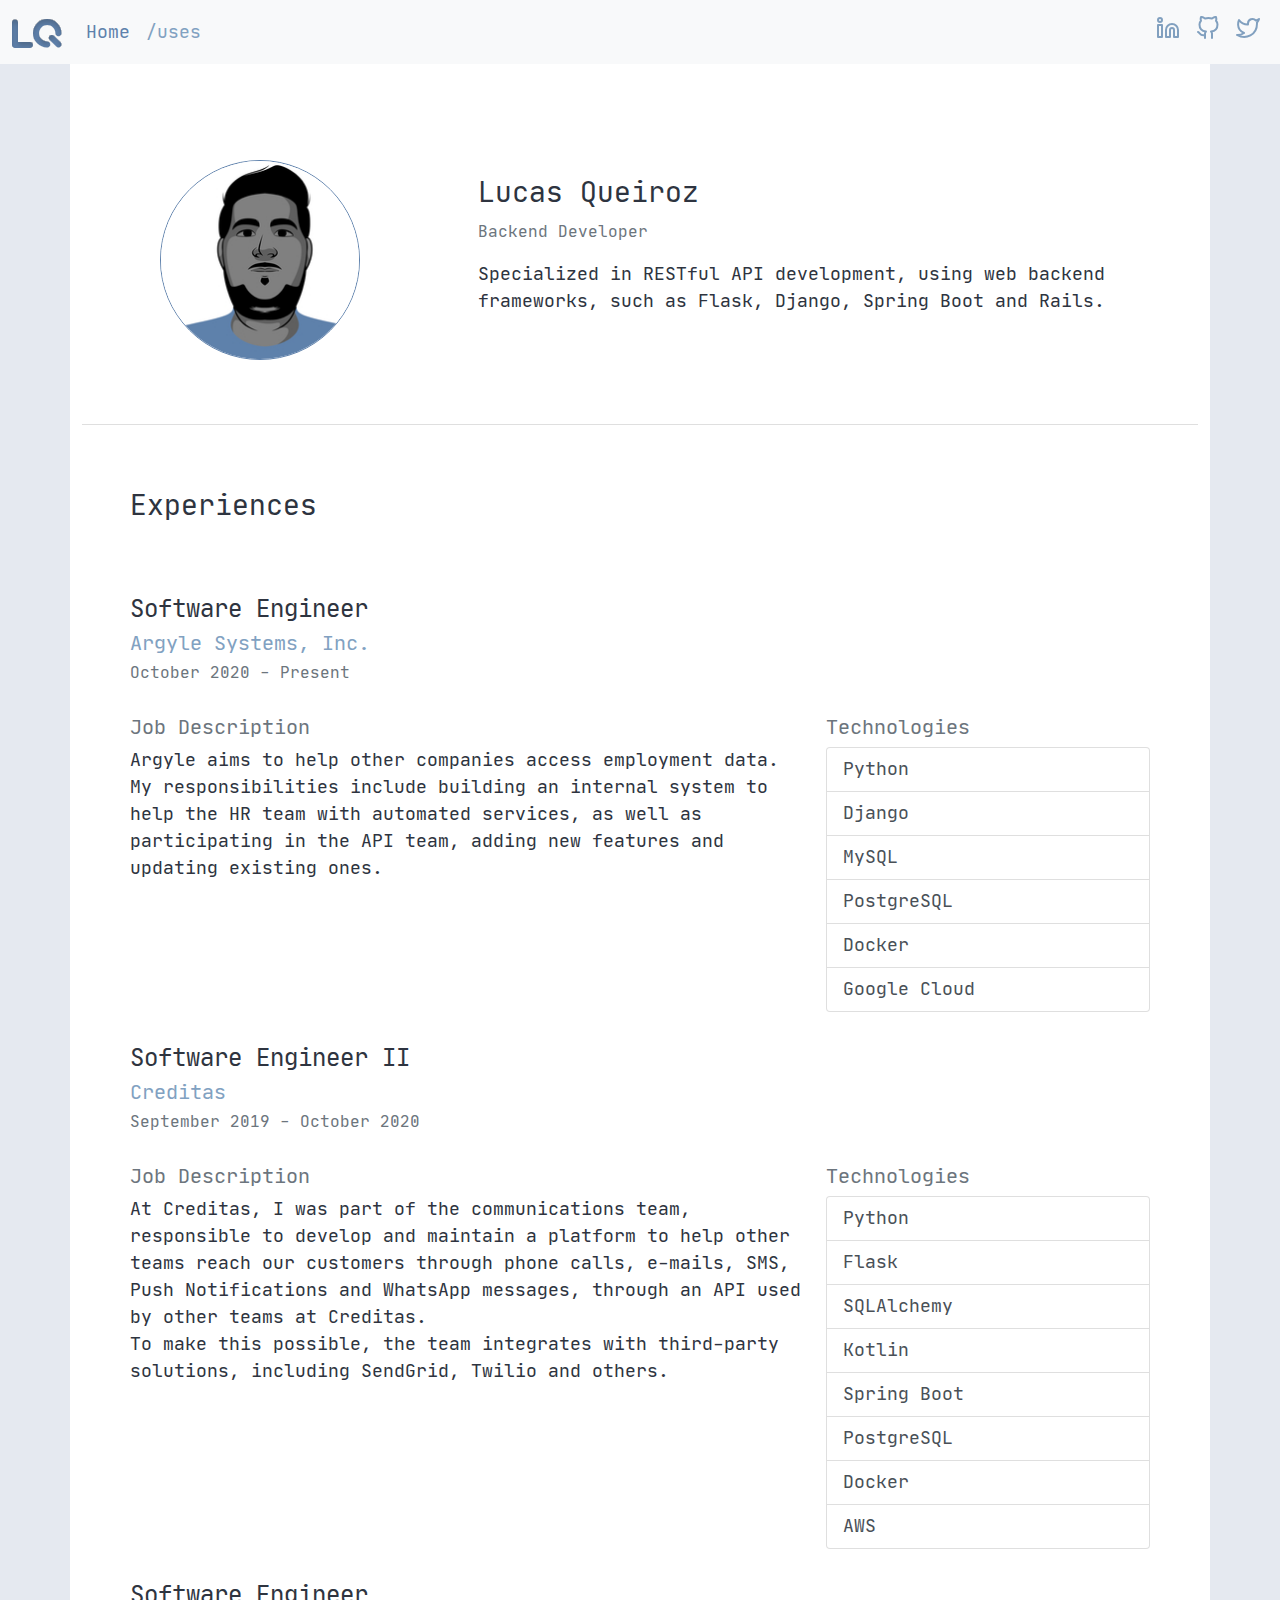
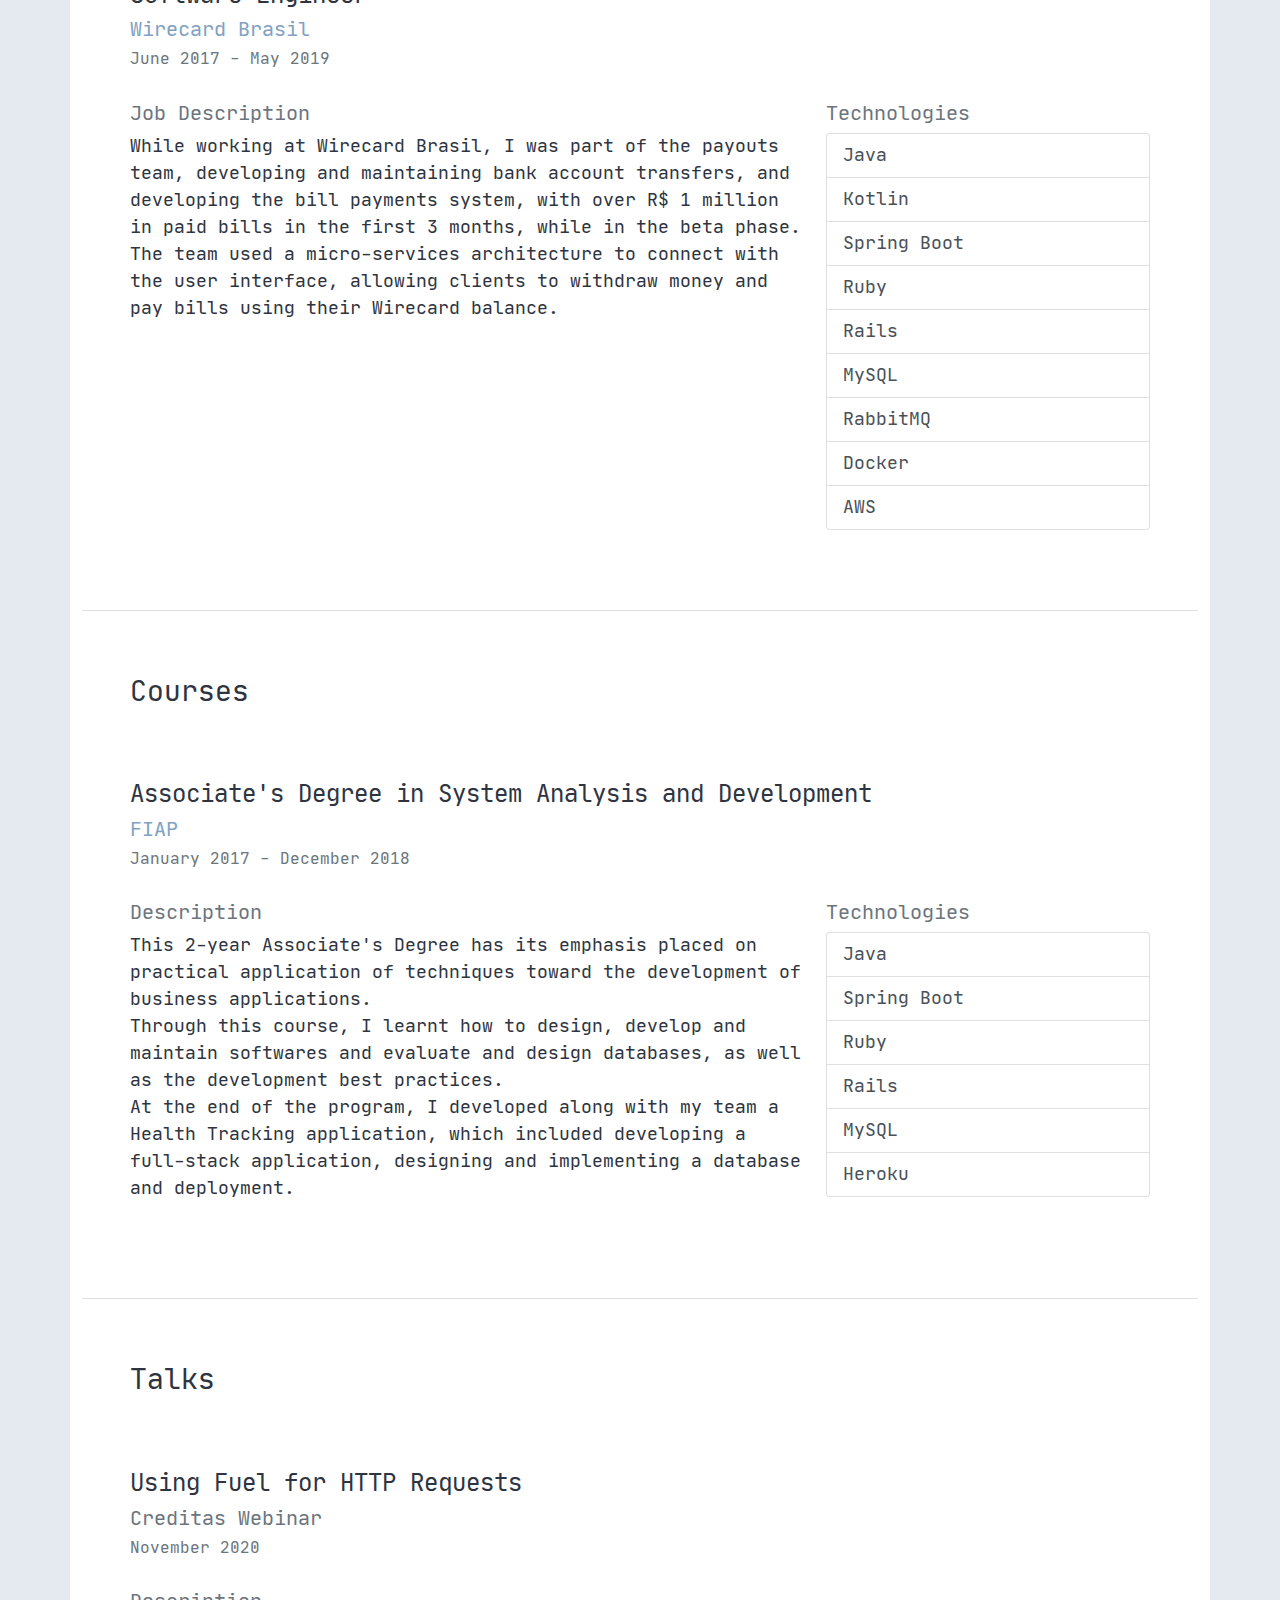
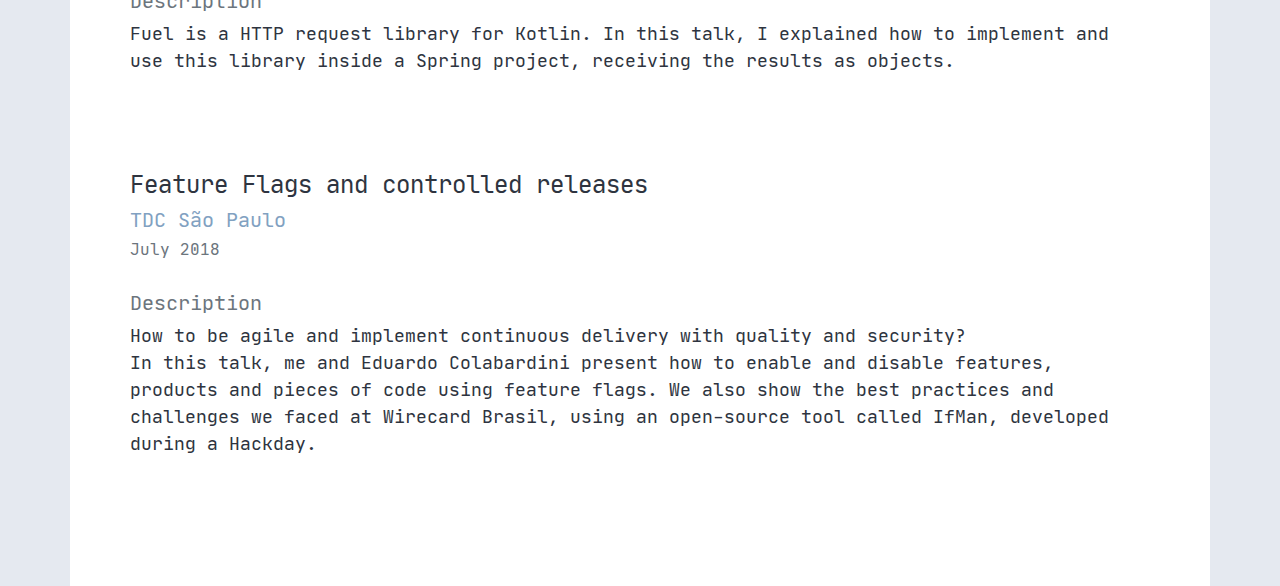
==== index.html @ d50675d8 "Add Yandex Analytics" ====
<!DOCTYPE html>
<!--[if lt IE 7]>      <html class="no-js lt-ie9 lt-ie8 lt-ie7"> <![endif]-->
<!--[if IE 7]>         <html class="no-js lt-ie9 lt-ie8"> <![endif]-->
<!--[if IE 8]>         <html lass="no-js lt-ie9"> <![endif]-->
<!--[if gt IE 8]><!--> <html lang="en"> <!--<![endif]-->
    <head>
        <meta charset="utf-8">
        <meta http-equiv="X-UA-Compatible" content="IE=edge">
        <title>Lucas Queiroz | Backend Developer</title>
        <meta name="description" content="I'm a backend developer, with experience on building, maintaining and updating
        RESTful APIs and integrations with third-party systems.">
        <meta name="viewport" content="width=device-width, initial-scale=1">
        <link rel="stylesheet" href="assets/css/bootstrap.min.css" />
        <link rel="stylesheet" href="assets/css/fonts.css" />
        <link rel="stylesheet" href="assets/css/main.css" />
        <link rel="stylesheet" href="assets/css/icons.css" />
        <link rel="icon" type="image/favicon" href="assets/images/favicon.png" />
    </head>
    <body>
        <!--[if lt IE 7]>
            <p class="browsehappy">You are using an <strong>outdated</strong> browser. Please <span>upgrade your browser</a> to improve your experience.</p>
        <![endif]-->
        <header class="navbar navbar-expand-md navbar-light bg-light">
            <nav class="container-xxl flex-wrap flex-md-nowrap">
                <a href="https://lucasqueiroz.dev" class="navbar-brand" aria-label="Home"><img src="assets/images/logo.svg" alt="Logo - LQ" /></a>
                <button class="navbar-toggler" type="button" data-bs-toggle="collapse" data-bs-target="#navbarSupportedContent" aria-controls="navbarSupportedContent" aria-expanded="false" aria-label="Toggle navigation">
                    <span class="navbar-toggler-icon"></span>
                </button>
                <div class="collapse navbar-collapse" id="navbarSupportedContent">
                    <ul class="navbar-nav flex-row flex-wrap pt-2 py-md-0">
                        <li class="nav-item">
                            <a href="index.html" class="nav-link active">Home</a>
                        </li>
                        <li class="nav-item">
                            <a href="uses.html" class="nav-link">/uses</a>
                        </li>
                    </ul>
                    <hr class="d-md-none text-black-50" />
                    <ul class="navbar-nav flex-row flex-wrap ms-md-auto">
                        <li class="nav-item col-6 col-md-auto">
                            <a href="https://linkedin.com/in/lucas-queiroz" class="nav-link">
                                <i class="linkedin"></i>
                                <small class="d-md-none ms-2">LinkedIn</small>
                            </a>
                        </li>
                        <li class="nav-item col-6 col-md-auto">
                            <a href="https://github.com/lucasqueiroz" class="nav-link">
                                <i class="github"></i>
                                <small class="d-md-none ms-2">GitHub</small>
                            </a>
                        </li>
                        <li class="nav-item col-6 col-md-auto">
                            <a href="https://twitter.com/lucascqueiroz97" class="nav-link">
                                <i class="twitter"></i>
                                <small class="d-md-none ms-2">Twitter</small>
                            </a>
                        </li>
                    </ul>
                </div>
            </nav>
        </header>
        <div class="container bg-white py-5">
            <div class="row py-5">
                <div class="col-md-4 d-flex justify-content-center">
                    <img src="assets/images/avatar.jpg" id="avatar" alt="Lucas Queiroz" height="200px" />
                </div>
                <div class="col-md-8">
                    <div class="card-body">
                        <h3 class="card-title">Lucas Queiroz</h3>
                        <p class="card-text"><small class="text-muted">Backend Developer</small></p>
                        <p class="card-text">Specialized in RESTful API development, using web backend frameworks, such as Flask, Django, Spring Boot and Rails.</p>
                    </div>
                </div>
            </div>
            <hr class="text-black-50" />
            <div class="row py-5 px-5">
                <div class="col-md-auto">
                    <h3 class="card-title">Experiences</h3>
                </div>
            </div>
            <div class="content-card">
                <div class="row py-3 px-5">
                    <div class="col-md-auto">
                        <h4 class="card-title">Software Engineer</h4>
                        <h5 class="card-text text-muted"><a href="https://argyle.com">Argyle Systems, Inc.</a></h5>
                        <h6 class="card-text text-muted">October 2020 - Present</h6>
                    </div>
                </div>
                <div class="row py-3 px-5">
                    <div class="col-md-8">
                        <h5 class="card-text text-muted">Job Description</h5>
                        <p>
                            Argyle aims to help other companies access employment data.<br />
                            My responsibilities include building an internal system to help the HR team with automated
                            services, as well as participating in the API team, adding new features and updating existing
                            ones.
                        </p>
                    </div>
                    <div class="col-md-4">
                        <h5 class="card-text text-muted">Technologies</h5>
                        <div class="list-group">
                            <span class="list-group-item list-group-item-action">Python</span>
                            <span class="list-group-item list-group-item-action">Django</span>
                            <span class="list-group-item list-group-item-action">MySQL</span>
                            <span class="list-group-item list-group-item-action">PostgreSQL</span>
                            <span class="list-group-item list-group-item-action">Docker</span>
                            <span class="list-group-item list-group-item-action">Google Cloud</span>
                        </div>
                    </div>
                </div>
            </div>
            <div class="content-card">
                <div class="row py-3 px-5">
                    <div class="col-md-auto">
                        <h4 class="card-title">Software Engineer II</h4>
                        <h5 class="card-text text-muted"><a href="https://creditas.com.br">Creditas</a></h5>
                        <h6 class="card-text text-muted">September 2019 - October 2020</h6>
                    </div>
                </div>
                <div class="row py-3 px-5">
                    <div class="col-md-8">
                        <h5 class="card-text text-muted">Job Description</h5>
                        <p>
                            At Creditas, I was part of the communications team, responsible to develop and maintain a
                            platform to help other teams reach our customers through phone calls, e-mails, SMS,
                            Push Notifications and WhatsApp messages, through an API used by other teams at Creditas.<br />
                            To make this possible, the team integrates with third-party solutions, including SendGrid,
                            Twilio and others.
                        </p>
                    </div>
                    <div class="col-md-4">
                        <h5 class="card-text text-muted">Technologies</h5>
                        <div class="list-group">
                            <span class="list-group-item list-group-item-action">Python</span>
                            <span class="list-group-item list-group-item-action">Flask</span>
                            <span class="list-group-item list-group-item-action">SQLAlchemy</span>
                            <span class="list-group-item list-group-item-action">Kotlin</span>
                            <span class="list-group-item list-group-item-action">Spring Boot</span>
                            <span class="list-group-item list-group-item-action">PostgreSQL</span>
                            <span class="list-group-item list-group-item-action">Docker</span>
                            <span class="list-group-item list-group-item-action">AWS</span>
                        </div>
                    </div>
                </div>
            </div>
            <div class="content-card pb-5">
                <div class="row py-3 px-5">
                    <div class="col-md-auto">
                        <h4 class="card-title">Software Engineer</h4>
                        <h5 class="card-text text-muted"><a href="https://wirecard.com.br">Wirecard Brasil</a></h5>
                        <h6 class="card-text text-muted">June 2017 - May 2019</h6>
                    </div>
                </div>
                <div class="row py-3 px-5">
                    <div class="col-md-8">
                        <h5 class="card-text text-muted">Job Description</h5>
                        <p>
                            While working at Wirecard Brasil, I was part of the payouts team, developing and maintaining
                            bank account transfers, and developing the bill payments system, with over R$ 1 million
                            in paid bills in the first 3 months, while in the beta phase.<br />
                            The team used a micro-services architecture to connect with the user interface, allowing
                            clients to withdraw money and pay bills using their Wirecard balance.
                        </p>
                    </div>
                    <div class="col-md-4">
                        <h5 class="card-text text-muted">Technologies</h5>
                        <div class="list-group">
                            <span class="list-group-item list-group-item-action">Java</span>
                            <span class="list-group-item list-group-item-action">Kotlin</span>
                            <span class="list-group-item list-group-item-action">Spring Boot</span>
                            <span class="list-group-item list-group-item-action">Ruby</span>
                            <span class="list-group-item list-group-item-action">Rails</span>
                            <span class="list-group-item list-group-item-action">MySQL</span>
                            <span class="list-group-item list-group-item-action">RabbitMQ</span>
                            <span class="list-group-item list-group-item-action">Docker</span>
                            <span class="list-group-item list-group-item-action">AWS</span>
                        </div>
                    </div>
                </div>
            </div>
            <hr class="text-black-50" />
            <div class="row py-5 px-5">
                <div class="col-md-auto">
                    <h3 class="card-title">Courses</h3>
                </div>
            </div>
            <div class="content-card pb-5">
                <div class="row py-3 px-5">
                    <div class="col-md-auto">
                        <h4 class="card-title">Associate's Degree in System Analysis and Development</h4>
                        <h5 class="card-text text-muted"><a href="https://fiap.com.br">FIAP</a></h5>
                        <h6 class="card-text text-muted">January 2017 - December 2018</h6>
                    </div>
                </div>
                <div class="row py-3 px-5">
                    <div class="col-md-8">
                        <h5 class="card-text text-muted">Description</h5>
                        <p>
                            This 2-year Associate's Degree has its emphasis placed on practical application of techniques
                            toward the development of business applications.<br />
                            Through this course, I learnt how to design, develop and maintain softwares and evaluate
                            and design databases, as well as the development best practices.<br />
                            At the end of the program, I developed along with my team a Health Tracking application,
                            which included developing a full-stack application, designing and implementing a database
                            and deployment.
                        </p>
                    </div>
                    <div class="col-md-4">
                        <h5 class="card-text text-muted">Technologies</h5>
                        <div class="list-group">
                            <span class="list-group-item list-group-item-action">Java</span>
                            <span class="list-group-item list-group-item-action">Spring Boot</span>
                            <span class="list-group-item list-group-item-action">Ruby</span>
                            <span class="list-group-item list-group-item-action">Rails</span>
                            <span class="list-group-item list-group-item-action">MySQL</span>
                            <span class="list-group-item list-group-item-action">Heroku</span>
                        </div>
                    </div>
                </div>
            </div>
            <hr class="text-black-50" />
            <div class="row py-5 px-5">
                <div class="col-md-auto">
                    <h3 class="card-title">Talks</h3>
                </div>
            </div>
            <div class="content-card pb-5">
                <div class="row py-3 px-5">
                    <div class="col-md-auto">
                        <h4 class="card-title">Using Fuel for HTTP Requests</h4>
                        <h5 class="card-text text-muted">Creditas Webinar</h5>
                        <h6 class="card-text text-muted">November 2020</h6>
                    </div>
                </div>
                <div class="row py-3 px-5">
                    <div class="col-md-auto">
                        <h5 class="card-text text-muted">Description</h5>
                        <p>
                            Fuel is a HTTP request library for Kotlin. In this talk, I explained how to implement and use this library inside a Spring project, receiving the results as objects.
                        </p>
                    </div>
                </div>
            </div>
            <div class="content-card pb-5">
                <div class="row py-3 px-5">
                    <div class="col-md-auto">
                        <h4 class="card-title">Feature Flags and controlled releases</h4>
                        <h5 class="card-text text-muted"><a href="https://thedevconf.com">TDC São Paulo</a></h5>
                        <h6 class="card-text text-muted">July 2018</h6>
                    </div>
                </div>
                <div class="row py-3 px-5">
                    <div class="col-md-auto">
                        <h5 class="card-text text-muted">Description</h5>
                        <p>
                            How to be agile and implement continuous delivery with quality and security?
                            <br />In this talk, me and Eduardo Colabardini present how to enable and disable features, products and pieces of code using feature flags. We also show the best practices and challenges we faced at Wirecard Brasil, using an open-source tool called IfMan, developed during a Hackday.
                        </p>
                    </div>
                </div>
            </div>
        </div>
        <script src="assets/js/bootstrap.bundle.min.js" async></script>
        <!-- Yandex.Metrika counter -->
        <script type="text/javascript"  async>
            (function(m,e,t,r,i,k,a){m[i]=m[i]||function(){(m[i].a=m[i].a||[]).push(arguments)};
            m[i].l=1*new Date();k=e.createElement(t),a=e.getElementsByTagName(t)[0],k.async=1,k.src=r,a.parentNode.insertBefore(k,a)})
            (window, document, "script", "https://mc.yandex.ru/metrika/tag.js", "ym");

            ym(73456231, "init", {
                clickmap:true,
                trackLinks:true,
                accurateTrackBounce:true,
                webvisor:true
            });
        </script>
        <noscript><div><img src="https://mc.yandex.ru/watch/73456231" style="position:absolute; left:-9999px;" alt="" /></div></noscript>
        <!-- /Yandex.Metrika counter -->
    </body>
</html>
---- assets/css/fonts.css ----
@font-face {
    font-family: "JetBrains Mono";
    src: url("/assets/fonts/JetBrains Mono/eot/JetBrainsMono-Bold-Italic.eot");
    src: url("/assets/fonts/JetBrains Mono/woff/JetBrainsMono-Bold-Italic.woff") format("woff"),
    url("/assets/fonts/JetBrains Mono/woff2/JetBrainsMono-Bold-Italic.woff2") format("woff2");
    font-style: italic;
}

@font-face {
    font-family: "JetBrains Mono";
    src: url("/assets/fonts/JetBrains Mono/eot/JetBrainsMono-Regular.eot");
    src: url("/assets/fonts/JetBrains Mono/woff/JetBrainsMono-Regular.woff") format("woff"),
    url("/assets/fonts/JetBrains Mono/woff2/JetBrainsMono-Regular.woff2") format("woff2");
}

@font-face {
    font-family: "JetBrains Mono";
    src: url("/assets/fonts/JetBrains Mono/eot/JetBrainsMono-Bold.eot");
    src: url("/assets/fonts/JetBrains Mono/woff/JetBrainsMono-Bold.woff") format("woff"),
    url("/assets/fonts/JetBrains Mono/woff2/JetBrainsMono-Bold.woff2") format("woff2");
    font-style: oblique;
}

@font-face {
    font-family: "JetBrains Mono";
    src: url("/assets/fonts/JetBrains Mono/eot/JetBrainsMono-Italic.eot");
    src: url("/assets/fonts/JetBrains Mono/woff/JetBrainsMono-Italic.woff") format("woff"),
    url("/assets/fonts/JetBrains Mono/woff2/JetBrainsMono-Italic.woff2") format("woff2");
    font-style: italic;
}
---- assets/css/main.css ----
:root {
    --nord0: #2E3440;
    --nord1: #3B4252;
    --nord2: #434C5E;
    --nord3: #4C566A;

    --nord4: #D8DEE9;
    --nord5: #E5E9F0;
    --nord6: #ECEFF4;

    --nord7: #8FBCBB;
    --nord8: #88C0D0;
    --nord9: #81A1C1;
    --nord10: #5E81AC;

    --nord11: #BF616A;
    --nord12: #D08770;
    --nord13: #EBCB8B;
    --nord14: #A3BE8C;
    --nord15: #B48EAD;

    --background-color: var(--nord5);
    --font-color: var(--nord0);
    --a-color: var(--nord9);
    --a-color-hover: var(--nord10);

    --icon-color: invert(71%) sepia(7%) saturate(1433%) hue-rotate(169deg) brightness(86%) contrast(92%);
    --icon-color-hover: invert(54%) sepia(21%) saturate(873%) hue-rotate(173deg) brightness(86%) contrast(84%);

    --font-family: "JetBrains Mono";
    --paragraph-size: 18px;
}

body {
    background-color: var(--background-color);
    color: var(--font-color);
    font-family: var(--font-family);
    font-size: var(--paragraph-size);
    margin: 0px;
}

.navbar-toggler,
.navbar-toggler:focus {
    border: none;
}

a {
    color: var(--a-color) !important;
    text-decoration: none;
}

a:hover,
a:focus {
    color: var(--a-color-hover) !important;
}

.active {
    color: var(--a-color-hover) !important;
}

#avatar {
    border-radius: 50%;
    border: 1px solid var(--nord10);
}
---- assets/css/icons.css ----
i {
    display: inline-block;
    width: 24px;
    height: 24px;
    background-size: cover;
    filter: var(--icon-color);
}

i:hover,
i:focus {
    filter: var(--icon-color-hover);
}

.linkedin {
    background: url(../images/linkedin.svg);
}

.github {
    background: url(../images/github.svg);
}

.twitter {
    background: url(../images/twitter.svg);
}
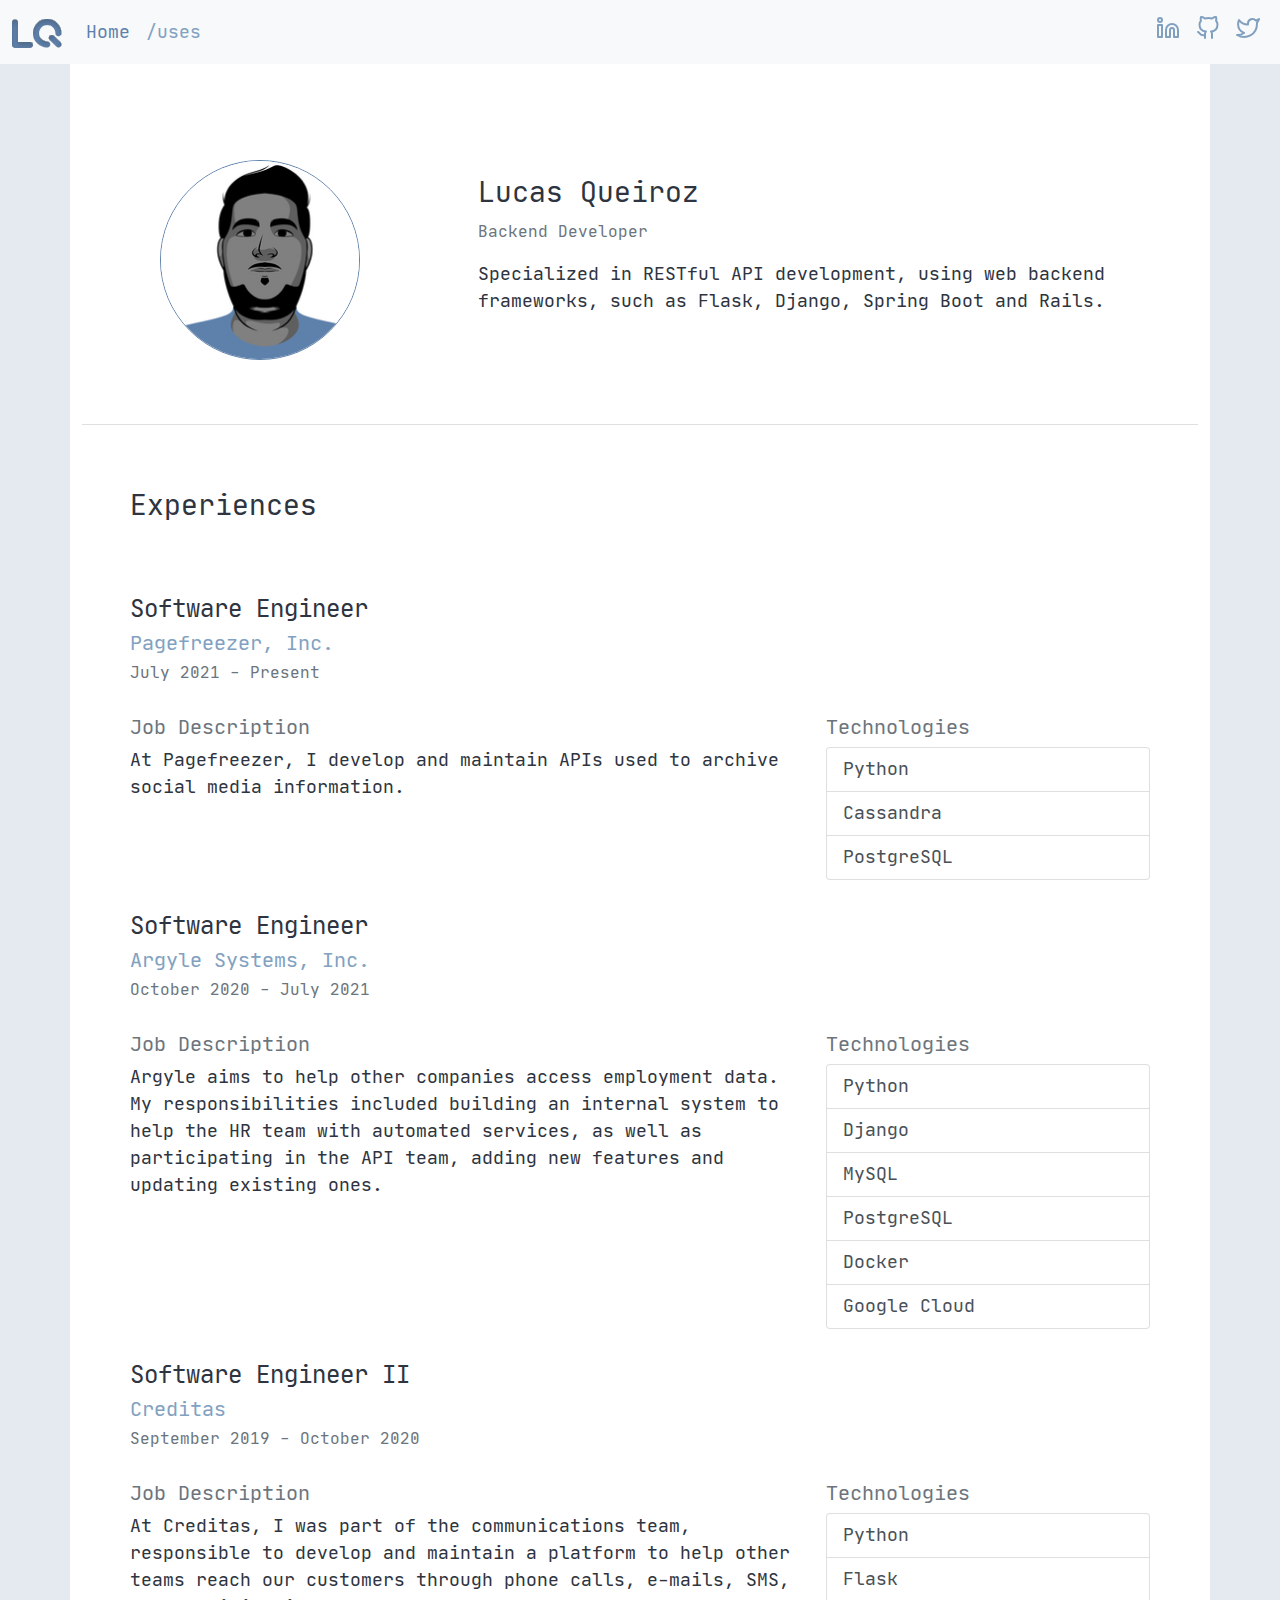
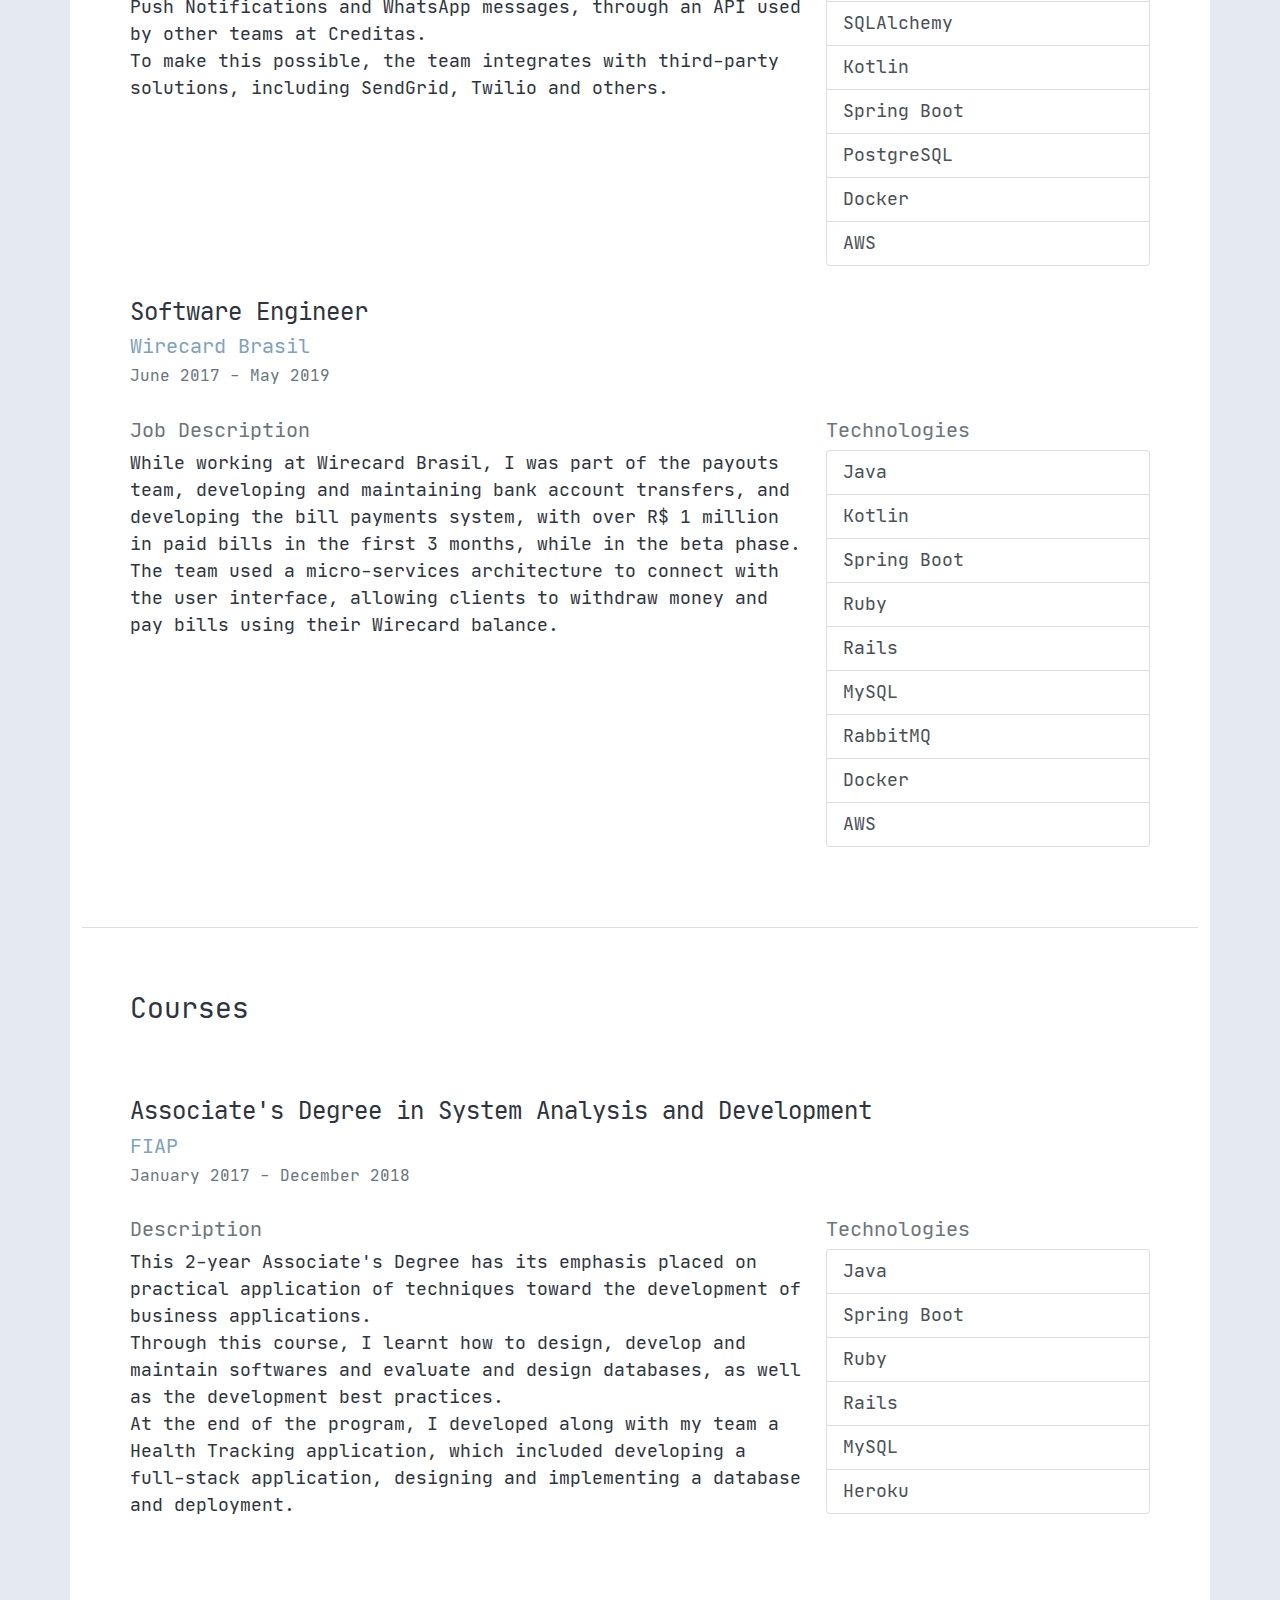
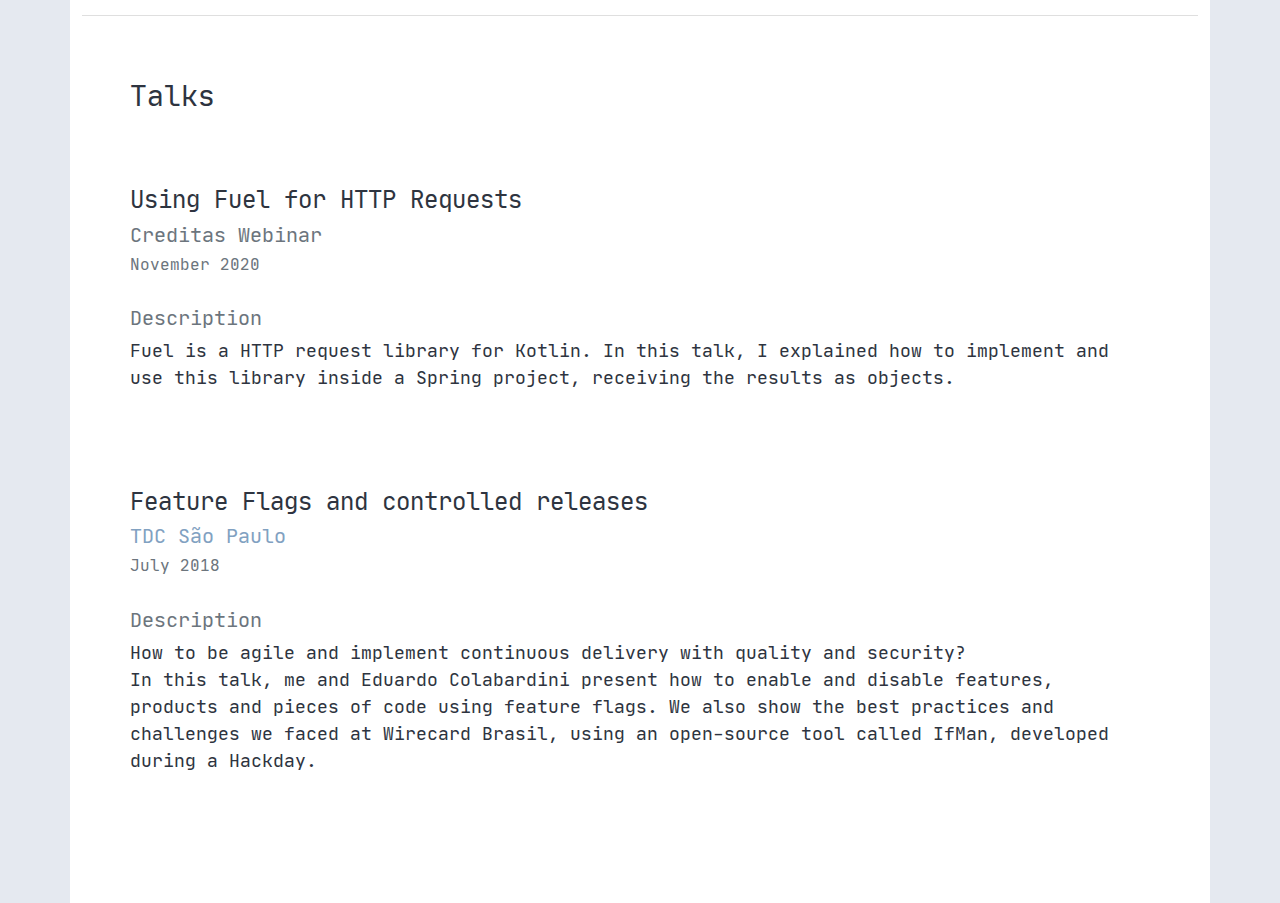
==== commit 8903ec69: "Add Pagefreezer experience" ====
--- a/index.html
+++ b/index.html
@@ -79,11 +79,36 @@
                 </div>
             </div>
             <div class="content-card">
+              <div class="row py-3 px-5">
+                  <div class="col-md-auto">
+                      <h4 class="card-title">Software Engineer</h4>
+                      <h5 class="card-text text-muted"><a href="https://argyle.com">Pagefreezer, Inc.</a></h5>
+                      <h6 class="card-text text-muted">July 2021 - Present</h6>
+                  </div>
+              </div>
+              <div class="row py-3 px-5">
+                  <div class="col-md-8">
+                      <h5 class="card-text text-muted">Job Description</h5>
+                      <p>
+                        At Pagefreezer, I develop and maintain APIs used to archive social media information.
+                      </p>
+                  </div>
+                  <div class="col-md-4">
+                      <h5 class="card-text text-muted">Technologies</h5>
+                      <div class="list-group">
+                          <span class="list-group-item list-group-item-action">Python</span>
+                          <span class="list-group-item list-group-item-action">Cassandra</span>
+                          <span class="list-group-item list-group-item-action">PostgreSQL</span>
+                      </div>
+                  </div>
+              </div>
+            </div>
+            <div class="content-card">
                 <div class="row py-3 px-5">
                     <div class="col-md-auto">
                         <h4 class="card-title">Software Engineer</h4>
                         <h5 class="card-text text-muted"><a href="https://argyle.com">Argyle Systems, Inc.</a></h5>
-                        <h6 class="card-text text-muted">October 2020 - Present</h6>
+                        <h6 class="card-text text-muted">October 2020 - July 2021</h6>
                     </div>
                 </div>
                 <div class="row py-3 px-5">
@@ -91,7 +116,7 @@
                         <h5 class="card-text text-muted">Job Description</h5>
                         <p>
                             Argyle aims to help other companies access employment data.<br />
-                            My responsibilities include building an internal system to help the HR team with automated
+                            My responsibilities included building an internal system to help the HR team with automated
                             services, as well as participating in the API team, adding new features and updating existing
                             ones.
                         </p>
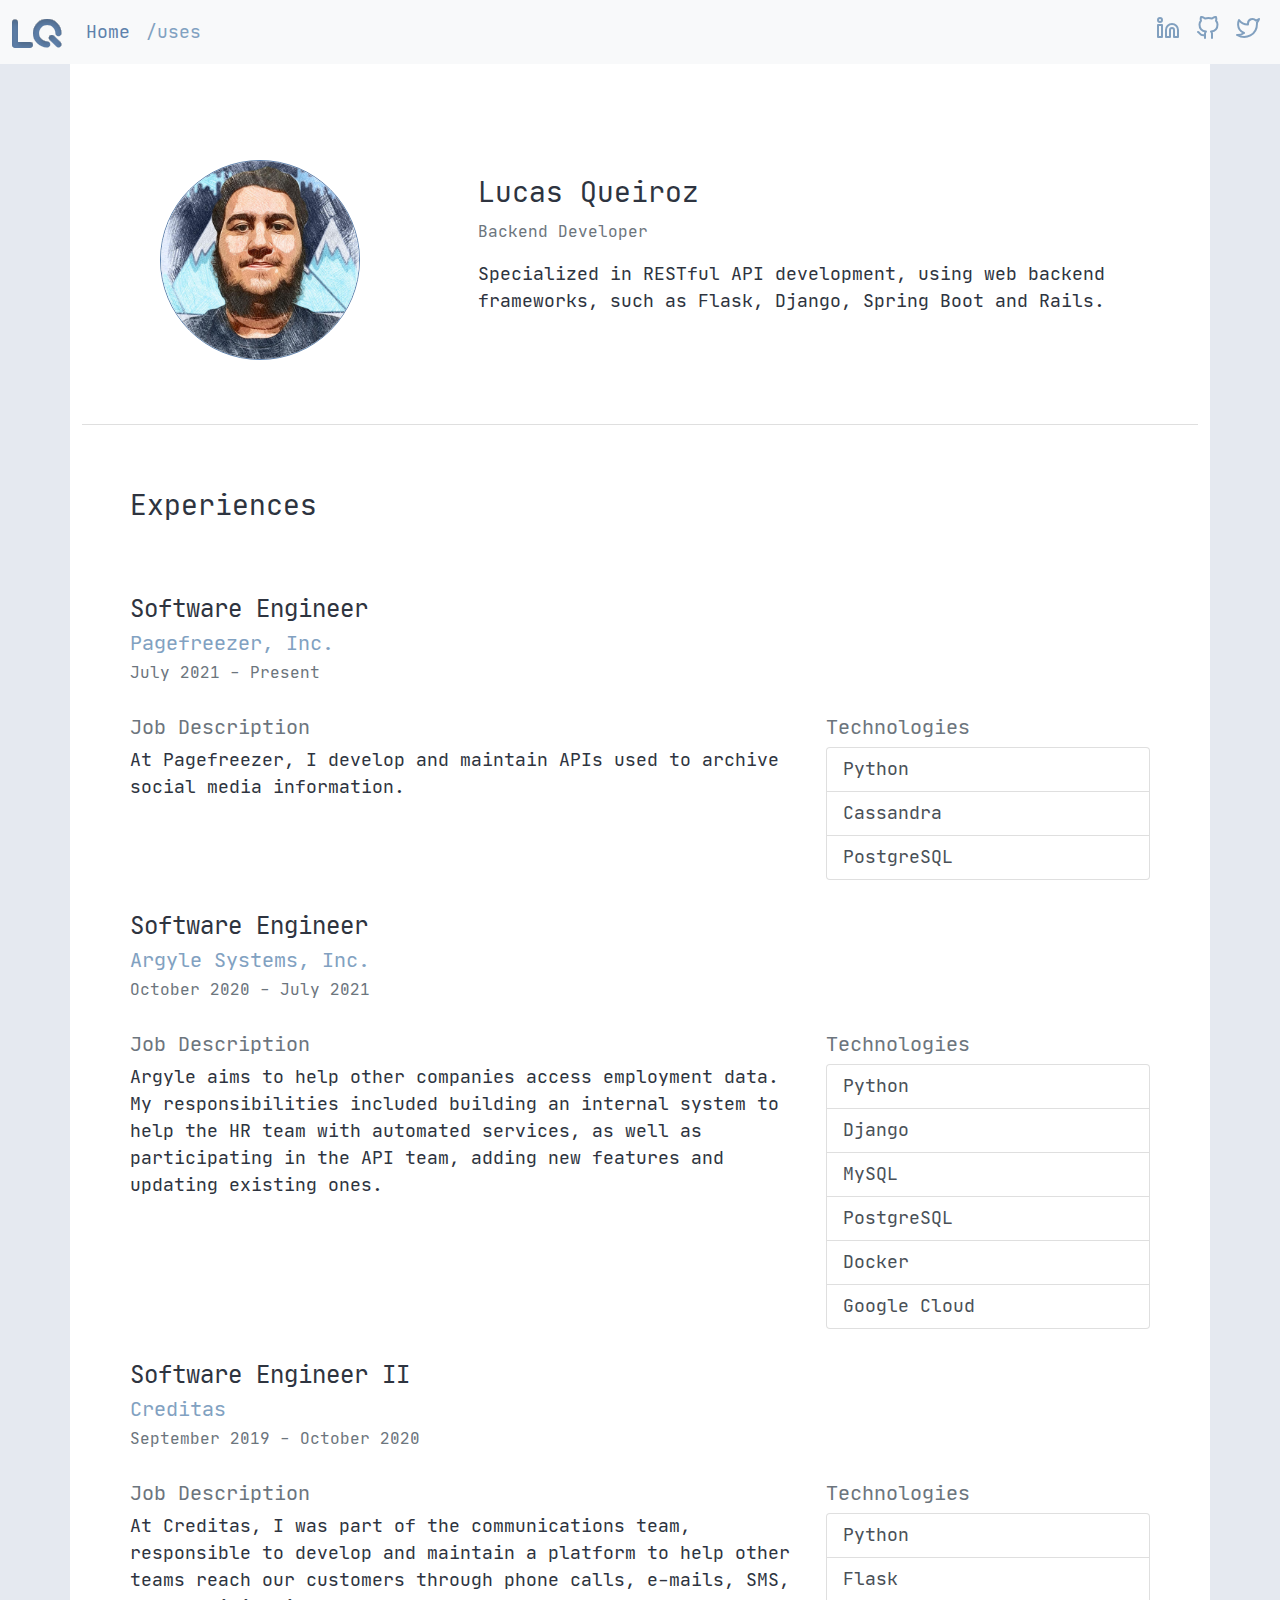
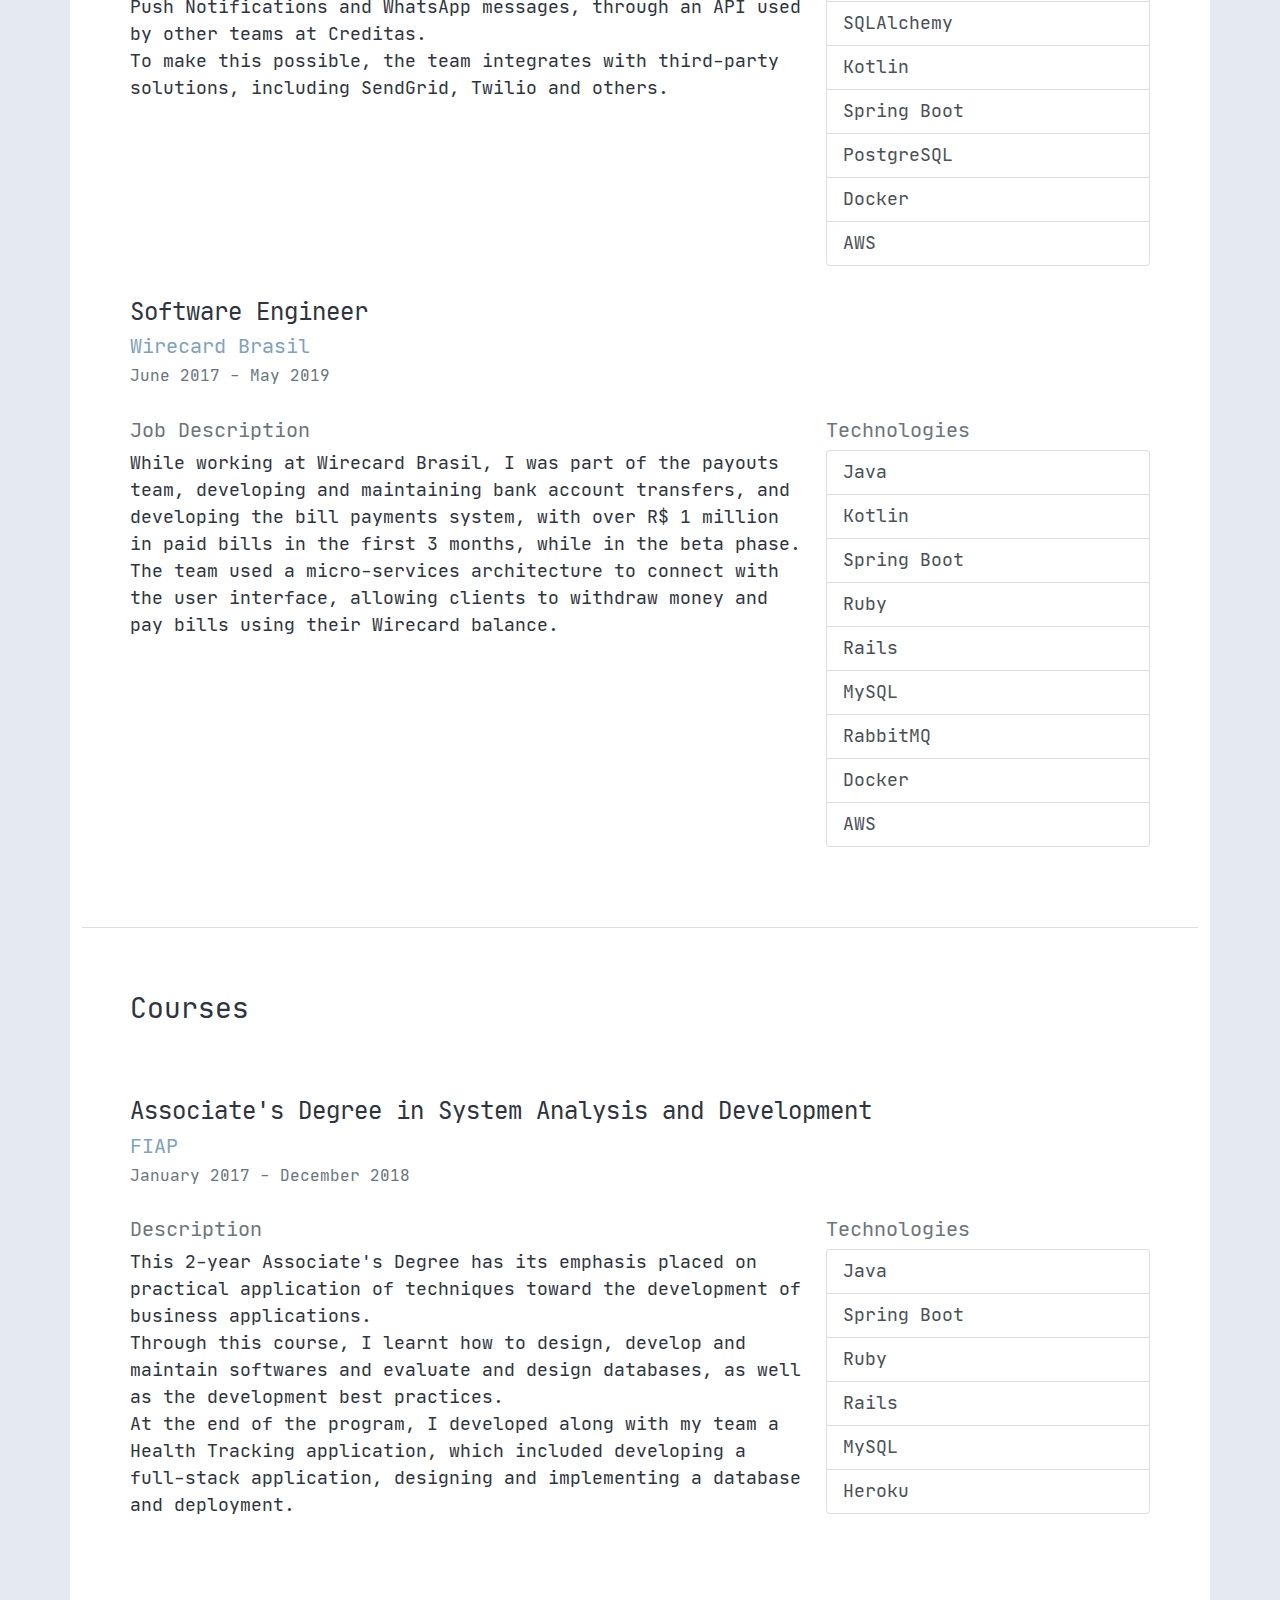
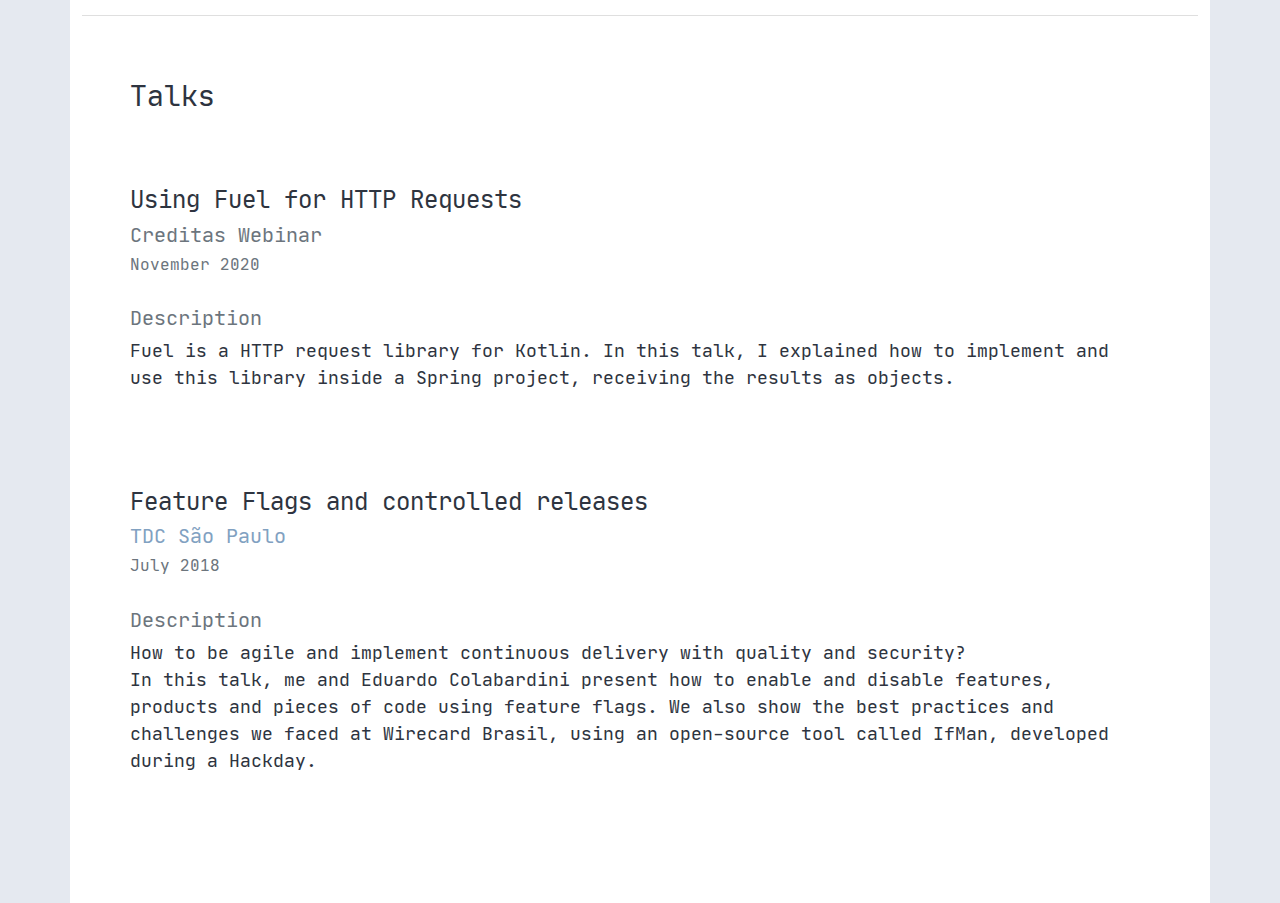
==== commit 69212799: "Update avatar" ====
--- a/index.html
+++ b/index.html
@@ -62,7 +62,7 @@
         <div class="container bg-white py-5">
             <div class="row py-5">
                 <div class="col-md-4 d-flex justify-content-center">
-                    <img src="assets/images/avatar.jpg" id="avatar" alt="Lucas Queiroz" height="200px" />
+                    <img src="assets/images/avatar.jpeg" id="avatar" alt="Lucas Queiroz" height="200px" />
                 </div>
                 <div class="col-md-8">
                     <div class="card-body">
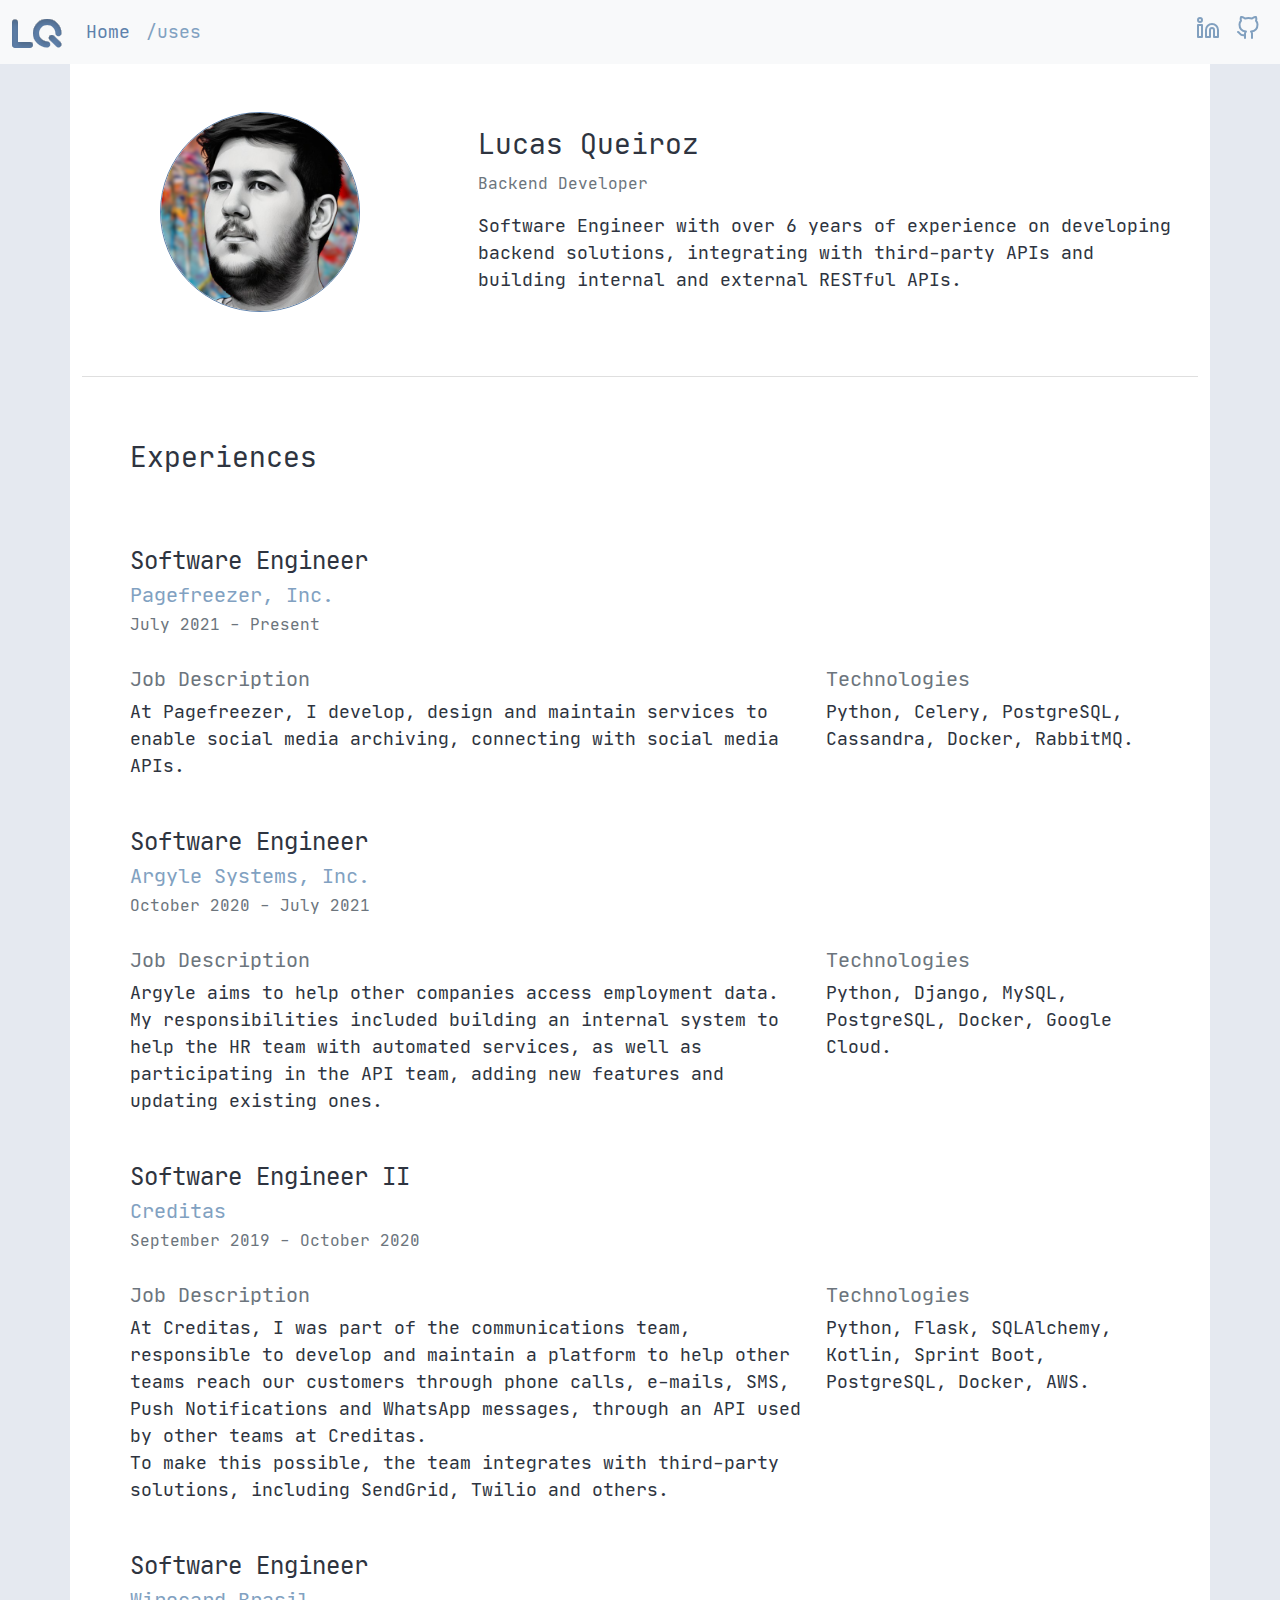
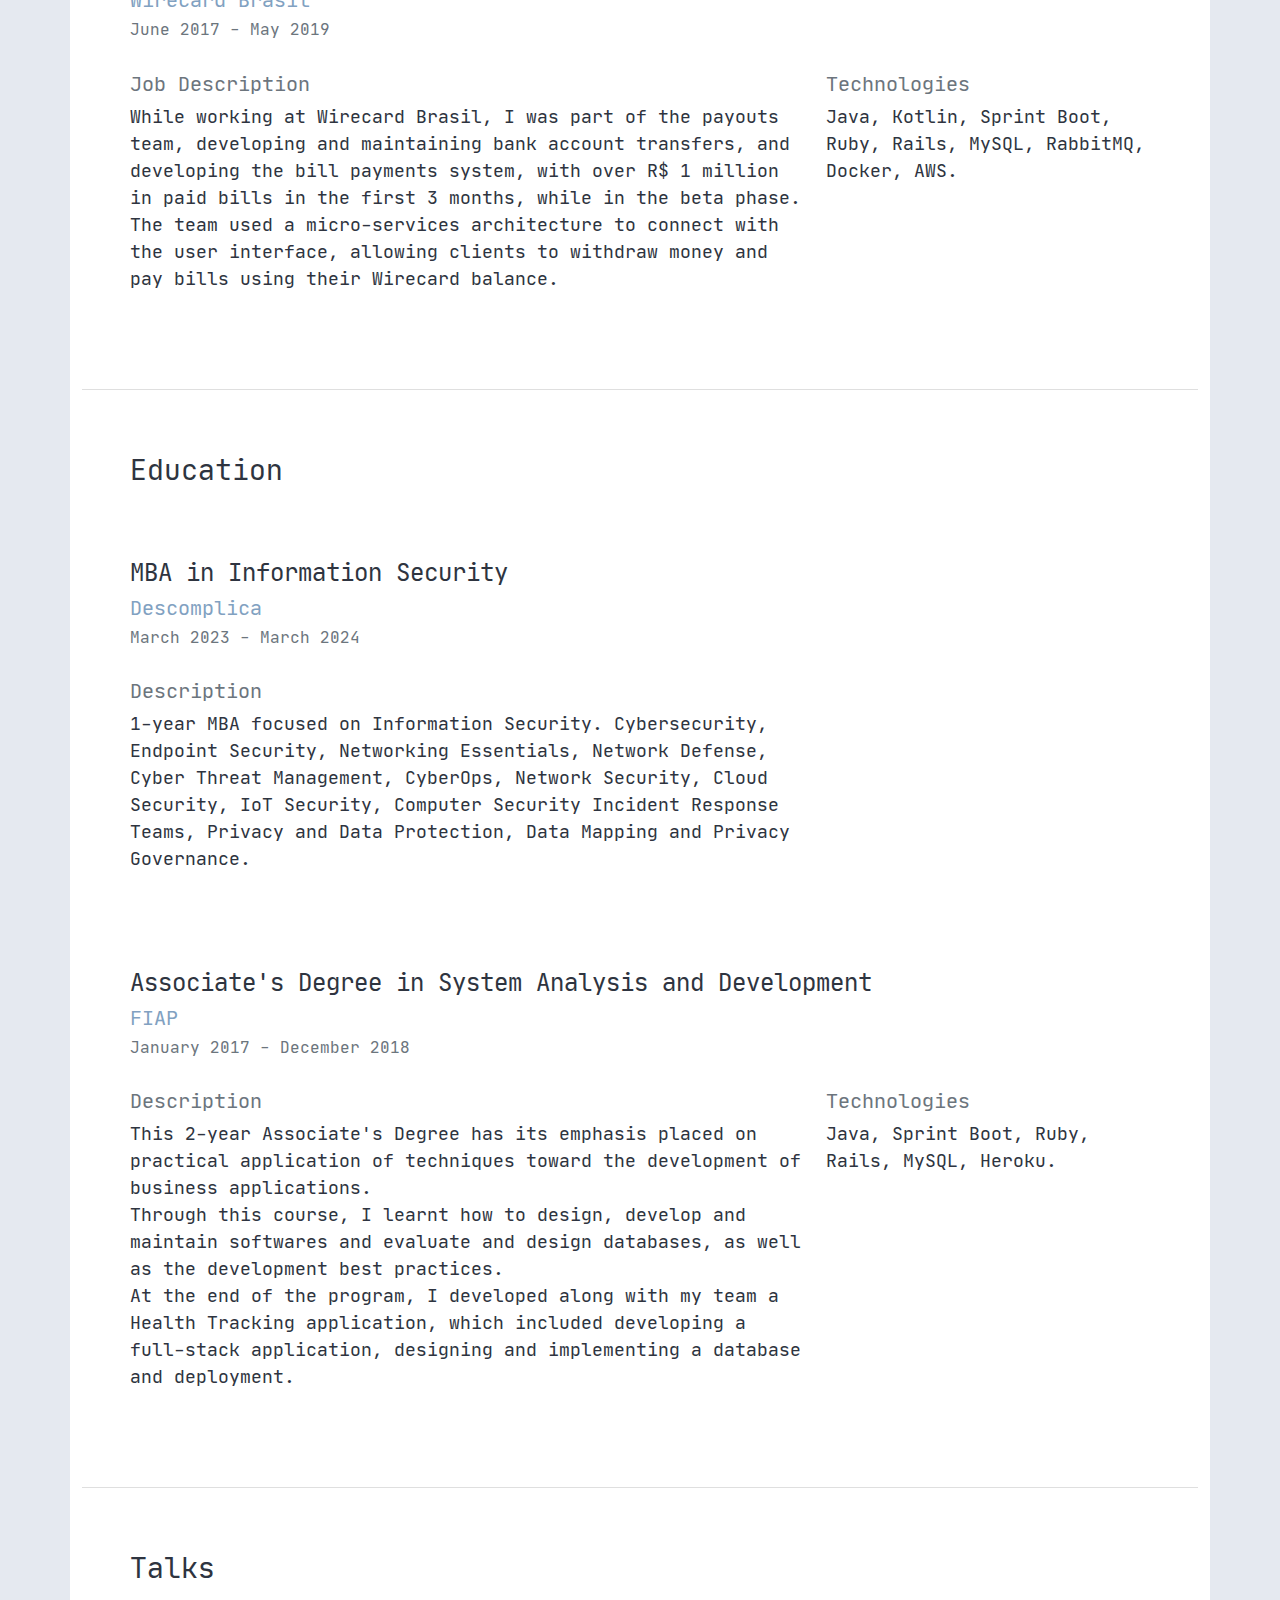
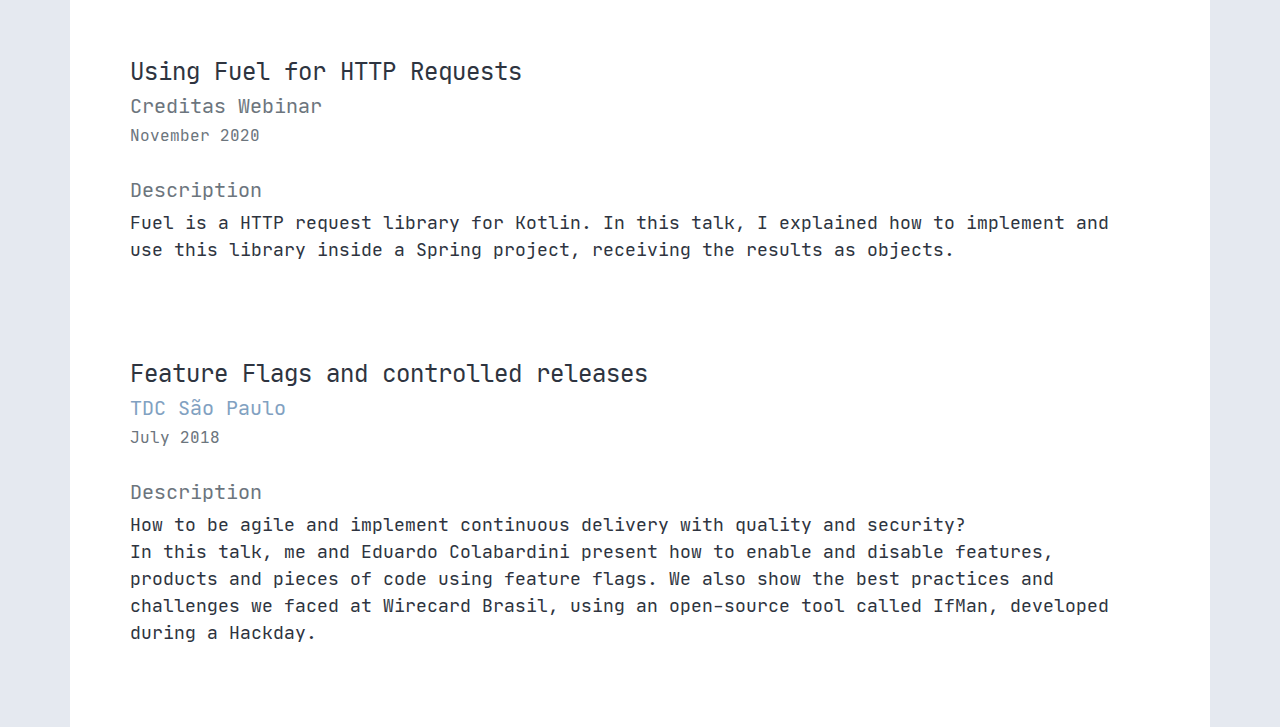
==== commit db7fef08: "Update avatar, descriptions and education" ====
--- a/index.html
+++ b/index.html
@@ -49,26 +49,20 @@
                                 <small class="d-md-none ms-2">GitHub</small>
                             </a>
                         </li>
-                        <li class="nav-item col-6 col-md-auto">
-                            <a href="https://twitter.com/lucascqueiroz97" class="nav-link">
-                                <i class="twitter"></i>
-                                <small class="d-md-none ms-2">Twitter</small>
-                            </a>
-                        </li>
                     </ul>
                 </div>
             </nav>
         </header>
-        <div class="container bg-white py-5">
+        <div class="container bg-white py-8">
             <div class="row py-5">
                 <div class="col-md-4 d-flex justify-content-center">
-                    <img src="assets/images/avatar.jpeg" id="avatar" alt="Lucas Queiroz" height="200px" />
+                    <img src="assets/images/avatar.png" id="avatar" alt="Lucas Queiroz" height="200px" />
                 </div>
                 <div class="col-md-8">
                     <div class="card-body">
                         <h3 class="card-title">Lucas Queiroz</h3>
                         <p class="card-text"><small class="text-muted">Backend Developer</small></p>
-                        <p class="card-text">Specialized in RESTful API development, using web backend frameworks, such as Flask, Django, Spring Boot and Rails.</p>
+                        <p class="card-text">Software Engineer with over 6 years of experience on developing backend solutions, integrating with third-party APIs and building internal and external RESTful APIs.</p>
                     </div>
                 </div>
             </div>
@@ -90,16 +84,14 @@
                   <div class="col-md-8">
                       <h5 class="card-text text-muted">Job Description</h5>
                       <p>
-                        At Pagefreezer, I develop and maintain APIs used to archive social media information.
+                        At Pagefreezer, I develop, design and maintain services to enable social media archiving, connecting with social media APIs.
                       </p>
                   </div>
                   <div class="col-md-4">
                       <h5 class="card-text text-muted">Technologies</h5>
-                      <div class="list-group">
-                          <span class="list-group-item list-group-item-action">Python</span>
-                          <span class="list-group-item list-group-item-action">Cassandra</span>
-                          <span class="list-group-item list-group-item-action">PostgreSQL</span>
-                      </div>
+                      <p>
+                        Python, Celery, PostgreSQL, Cassandra, Docker, RabbitMQ.
+                      </p>
                   </div>
               </div>
             </div>
@@ -123,14 +115,9 @@
                     </div>
                     <div class="col-md-4">
                         <h5 class="card-text text-muted">Technologies</h5>
-                        <div class="list-group">
-                            <span class="list-group-item list-group-item-action">Python</span>
-                            <span class="list-group-item list-group-item-action">Django</span>
-                            <span class="list-group-item list-group-item-action">MySQL</span>
-                            <span class="list-group-item list-group-item-action">PostgreSQL</span>
-                            <span class="list-group-item list-group-item-action">Docker</span>
-                            <span class="list-group-item list-group-item-action">Google Cloud</span>
-                        </div>
+                        <p>
+                          Python, Django, MySQL, PostgreSQL, Docker, Google Cloud.
+                        </p>
                     </div>
                 </div>
             </div>
@@ -155,16 +142,9 @@
                     </div>
                     <div class="col-md-4">
                         <h5 class="card-text text-muted">Technologies</h5>
-                        <div class="list-group">
-                            <span class="list-group-item list-group-item-action">Python</span>
-                            <span class="list-group-item list-group-item-action">Flask</span>
-                            <span class="list-group-item list-group-item-action">SQLAlchemy</span>
-                            <span class="list-group-item list-group-item-action">Kotlin</span>
-                            <span class="list-group-item list-group-item-action">Spring Boot</span>
-                            <span class="list-group-item list-group-item-action">PostgreSQL</span>
-                            <span class="list-group-item list-group-item-action">Docker</span>
-                            <span class="list-group-item list-group-item-action">AWS</span>
-                        </div>
+                        <p>
+                          Python, Flask, SQLAlchemy, Kotlin, Sprint Boot, PostgreSQL, Docker, AWS.
+                        </p>
                     </div>
                 </div>
             </div>
@@ -189,25 +169,36 @@
                     </div>
                     <div class="col-md-4">
                         <h5 class="card-text text-muted">Technologies</h5>
-                        <div class="list-group">
-                            <span class="list-group-item list-group-item-action">Java</span>
-                            <span class="list-group-item list-group-item-action">Kotlin</span>
-                            <span class="list-group-item list-group-item-action">Spring Boot</span>
-                            <span class="list-group-item list-group-item-action">Ruby</span>
-                            <span class="list-group-item list-group-item-action">Rails</span>
-                            <span class="list-group-item list-group-item-action">MySQL</span>
-                            <span class="list-group-item list-group-item-action">RabbitMQ</span>
-                            <span class="list-group-item list-group-item-action">Docker</span>
-                            <span class="list-group-item list-group-item-action">AWS</span>
-                        </div>
+                        <p>
+                          Java, Kotlin, Sprint Boot, Ruby, Rails, MySQL, RabbitMQ, Docker, AWS.
+                        </p>
                     </div>
                 </div>
             </div>
             <hr class="text-black-50" />
             <div class="row py-5 px-5">
                 <div class="col-md-auto">
-                    <h3 class="card-title">Courses</h3>
-                </div>
+                    <h3 class="card-title">Education</h3>
+                </div>
+            </div>
+            <div class="content-card pb-5">
+              <div class="row py-3 px-5">
+                  <div class="col-md-auto">
+                      <h4 class="card-title">MBA in Information Security</h4>
+                      <h5 class="card-text text-muted"><a href="https://descomplica.com.br">Descomplica</a></h5>
+                      <h6 class="card-text text-muted">March 2023 - March 2024</h6>
+                  </div>
+              </div>
+              <div class="row py-3 px-5">
+                  <div class="col-md-8">
+                      <h5 class="card-text text-muted">Description</h5>
+                      <p>
+                          1-year MBA focused on Information Security. Cybersecurity, Endpoint Security, Networking Essentials,
+                          Network Defense, Cyber Threat Management, CyberOps, Network Security, Cloud Security, IoT Security,
+                          Computer Security Incident Response Teams, Privacy and Data Protection, Data Mapping and Privacy Governance.
+                      </p>
+                  </div>
+              </div>
             </div>
             <div class="content-card pb-5">
                 <div class="row py-3 px-5">
@@ -232,14 +223,9 @@
                     </div>
                     <div class="col-md-4">
                         <h5 class="card-text text-muted">Technologies</h5>
-                        <div class="list-group">
-                            <span class="list-group-item list-group-item-action">Java</span>
-                            <span class="list-group-item list-group-item-action">Spring Boot</span>
-                            <span class="list-group-item list-group-item-action">Ruby</span>
-                            <span class="list-group-item list-group-item-action">Rails</span>
-                            <span class="list-group-item list-group-item-action">MySQL</span>
-                            <span class="list-group-item list-group-item-action">Heroku</span>
-                        </div>
+                        <p>
+                          Java, Sprint Boot, Ruby, Rails, MySQL, Heroku.
+                        </p>
                     </div>
                 </div>
             </div>
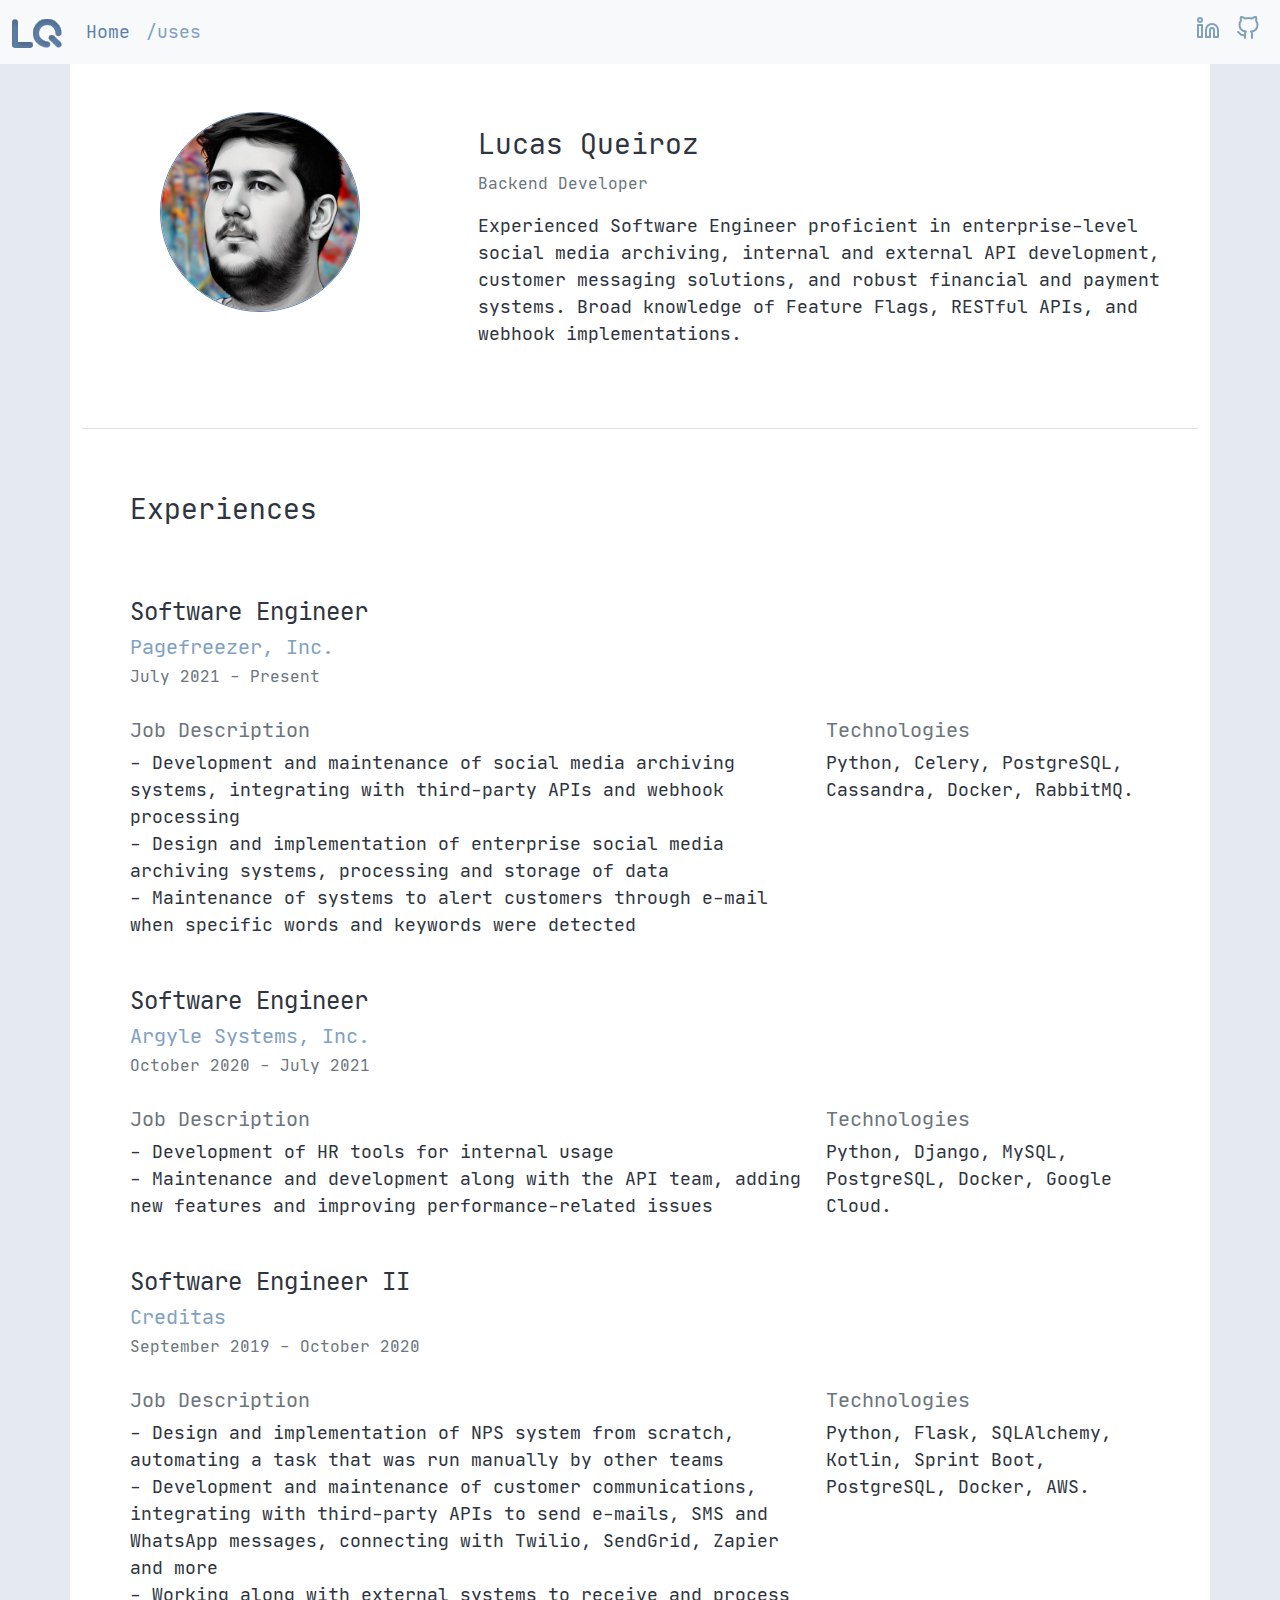
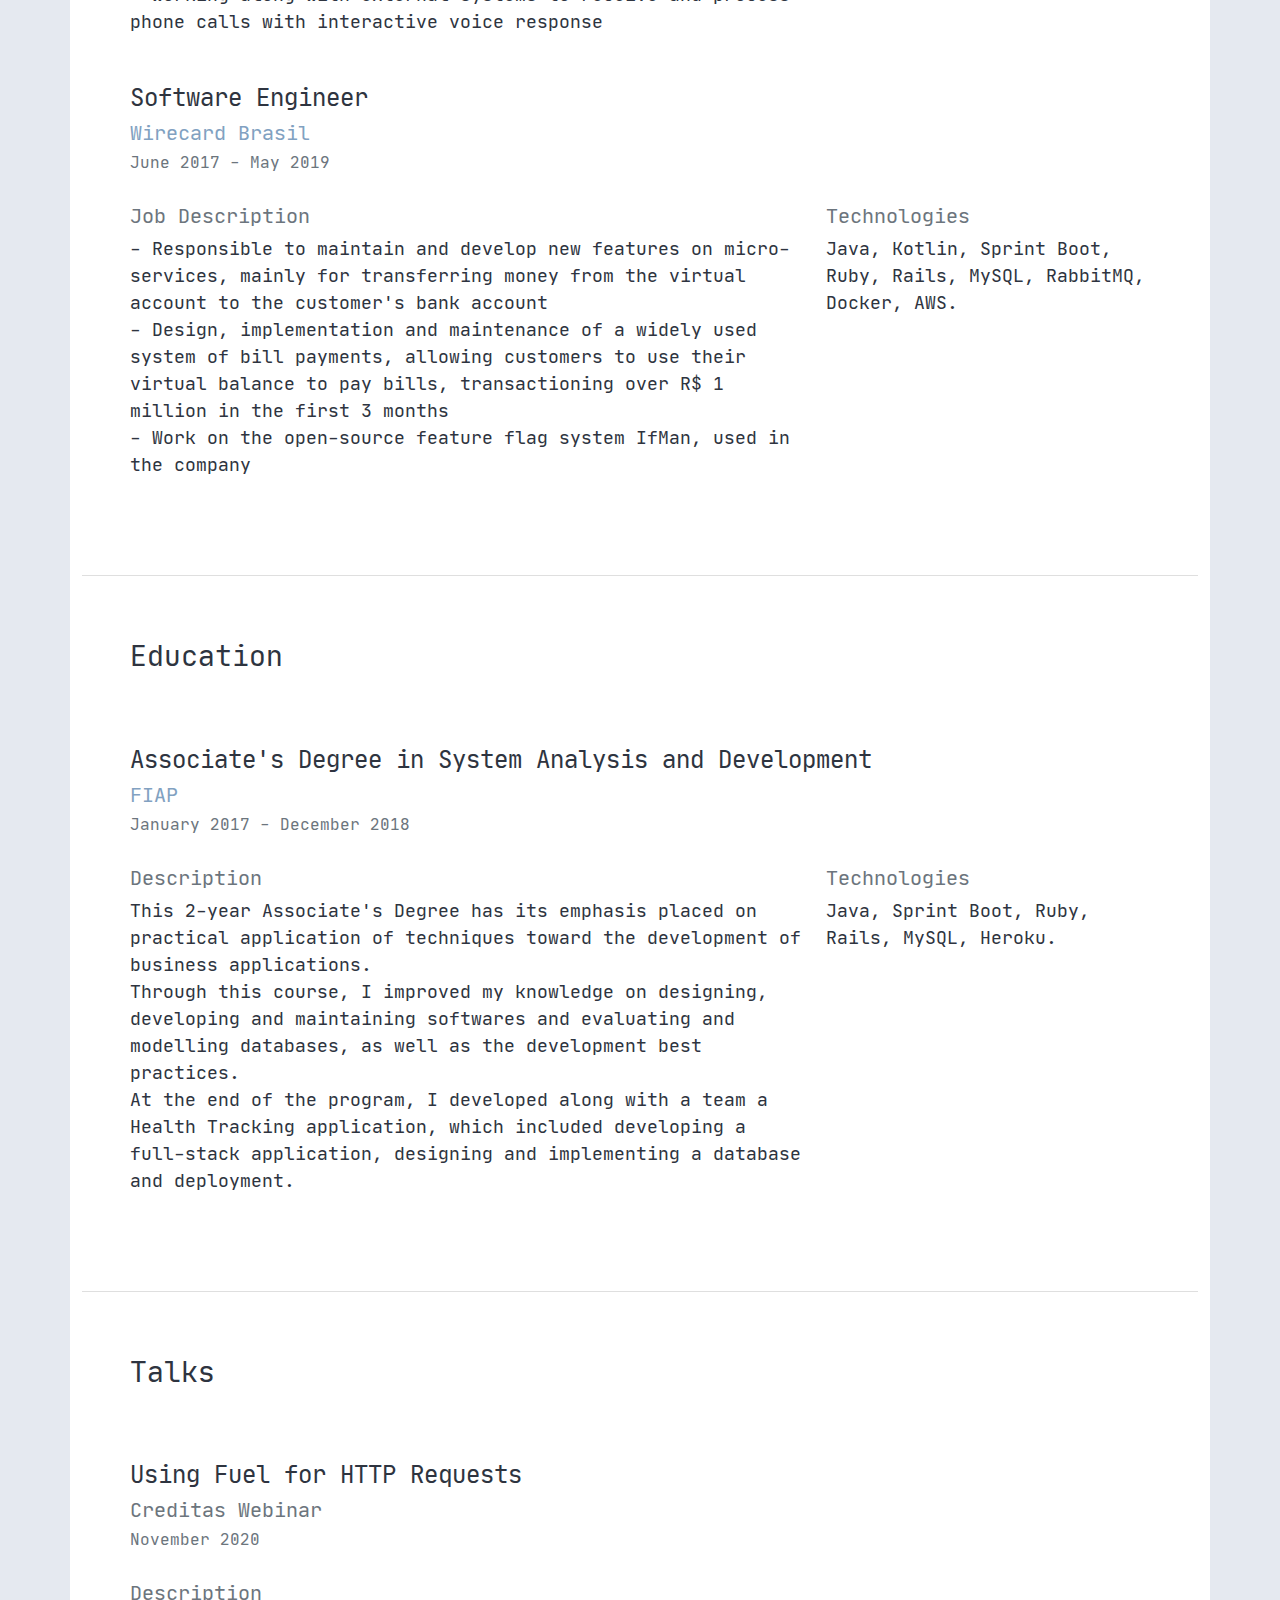
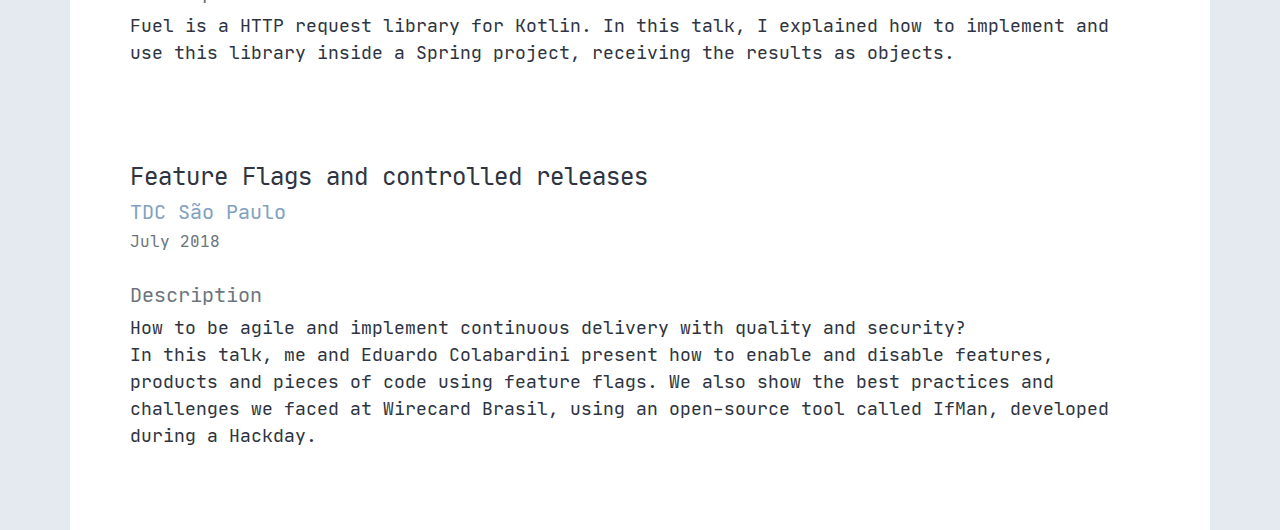
==== commit 37042821: "improve description of experiences" ====
--- a/index.html
+++ b/index.html
@@ -62,7 +62,8 @@
                     <div class="card-body">
                         <h3 class="card-title">Lucas Queiroz</h3>
                         <p class="card-text"><small class="text-muted">Backend Developer</small></p>
-                        <p class="card-text">Software Engineer with over 6 years of experience on developing backend solutions, integrating with third-party APIs and building internal and external RESTful APIs.</p>
+                        <p class="card-text">
+                          Experienced Software Engineer proficient in enterprise-level social media archiving, internal and external API development, customer messaging solutions, and robust financial and payment systems. Broad knowledge of Feature Flags, RESTful APIs, and webhook implementations.</p>
                     </div>
                 </div>
             </div>
@@ -76,7 +77,7 @@
               <div class="row py-3 px-5">
                   <div class="col-md-auto">
                       <h4 class="card-title">Software Engineer</h4>
-                      <h5 class="card-text text-muted"><a href="https://argyle.com">Pagefreezer, Inc.</a></h5>
+                      <h5 class="card-text text-muted"><a href="https://pagefreezer.com">Pagefreezer, Inc.</a></h5>
                       <h6 class="card-text text-muted">July 2021 - Present</h6>
                   </div>
               </div>
@@ -84,7 +85,9 @@
                   <div class="col-md-8">
                       <h5 class="card-text text-muted">Job Description</h5>
                       <p>
-                        At Pagefreezer, I develop, design and maintain services to enable social media archiving, connecting with social media APIs.
+                        - Development and maintenance of social media archiving systems, integrating with third-party APIs and webhook processing<br />
+                        - Design and implementation of enterprise social media archiving systems, processing and storage of data<br />
+                        - Maintenance of systems to alert customers through e-mail when specific words and keywords were detected
                       </p>
                   </div>
                   <div class="col-md-4">
@@ -107,10 +110,8 @@
                     <div class="col-md-8">
                         <h5 class="card-text text-muted">Job Description</h5>
                         <p>
-                            Argyle aims to help other companies access employment data.<br />
-                            My responsibilities included building an internal system to help the HR team with automated
-                            services, as well as participating in the API team, adding new features and updating existing
-                            ones.
+                            - Development of HR tools for internal usage<br />
+                            - Maintenance and development along with the API team, adding new features and improving performance-related issues
                         </p>
                     </div>
                     <div class="col-md-4">
@@ -133,11 +134,9 @@
                     <div class="col-md-8">
                         <h5 class="card-text text-muted">Job Description</h5>
                         <p>
-                            At Creditas, I was part of the communications team, responsible to develop and maintain a
-                            platform to help other teams reach our customers through phone calls, e-mails, SMS,
-                            Push Notifications and WhatsApp messages, through an API used by other teams at Creditas.<br />
-                            To make this possible, the team integrates with third-party solutions, including SendGrid,
-                            Twilio and others.
+                            - Design and implementation of NPS system from scratch, automating a task that was run manually by other teams<br />
+                            - Development and maintenance of customer communications, integrating with third-party APIs to send e-mails, SMS and WhatsApp messages, connecting with Twilio, SendGrid, Zapier and more<br />
+                            - Working along with external systems to receive and process phone calls with interactive voice response
                         </p>
                     </div>
                     <div class="col-md-4">
@@ -160,11 +159,9 @@
                     <div class="col-md-8">
                         <h5 class="card-text text-muted">Job Description</h5>
                         <p>
-                            While working at Wirecard Brasil, I was part of the payouts team, developing and maintaining
-                            bank account transfers, and developing the bill payments system, with over R$ 1 million
-                            in paid bills in the first 3 months, while in the beta phase.<br />
-                            The team used a micro-services architecture to connect with the user interface, allowing
-                            clients to withdraw money and pay bills using their Wirecard balance.
+                            - Responsible to maintain and develop new features on micro-services, mainly for transferring money from the virtual account to the customer's bank account<br />
+                            - Design, implementation and maintenance of a widely used system of bill payments, allowing customers to use their virtual balance to pay bills, transactioning over R$ 1 million in the first 3 months<br />
+                            - Work on the open-source feature flag system IfMan, used in the company
                         </p>
                     </div>
                     <div class="col-md-4">
@@ -181,7 +178,7 @@
                     <h3 class="card-title">Education</h3>
                 </div>
             </div>
-            <div class="content-card pb-5">
+            <!-- <div class="content-card pb-5">
               <div class="row py-3 px-5">
                   <div class="col-md-auto">
                       <h4 class="card-title">MBA in Information Security</h4>
@@ -199,7 +196,7 @@
                       </p>
                   </div>
               </div>
-            </div>
+            </div> -->
             <div class="content-card pb-5">
                 <div class="row py-3 px-5">
                     <div class="col-md-auto">
@@ -214,9 +211,9 @@
                         <p>
                             This 2-year Associate's Degree has its emphasis placed on practical application of techniques
                             toward the development of business applications.<br />
-                            Through this course, I learnt how to design, develop and maintain softwares and evaluate
-                            and design databases, as well as the development best practices.<br />
-                            At the end of the program, I developed along with my team a Health Tracking application,
+                            Through this course, I improved my knowledge on designing, developing and maintaining softwares and evaluating
+                            and modelling databases, as well as the development best practices.<br />
+                            At the end of the program, I developed along with a team a Health Tracking application,
                             which included developing a full-stack application, designing and implementing a database
                             and deployment.
                         </p>
@@ -272,20 +269,5 @@
             </div>
         </div>
         <script src="assets/js/bootstrap.bundle.min.js" async></script>
-        <!-- Yandex.Metrika counter -->
-        <script type="text/javascript"  async>
-            (function(m,e,t,r,i,k,a){m[i]=m[i]||function(){(m[i].a=m[i].a||[]).push(arguments)};
-            m[i].l=1*new Date();k=e.createElement(t),a=e.getElementsByTagName(t)[0],k.async=1,k.src=r,a.parentNode.insertBefore(k,a)})
-            (window, document, "script", "https://mc.yandex.ru/metrika/tag.js", "ym");
-
-            ym(73456231, "init", {
-                clickmap:true,
-                trackLinks:true,
-                accurateTrackBounce:true,
-                webvisor:true
-            });
-        </script>
-        <noscript><div><img src="https://mc.yandex.ru/watch/73456231" style="position:absolute; left:-9999px;" alt="" /></div></noscript>
-        <!-- /Yandex.Metrika counter -->
     </body>
 </html>
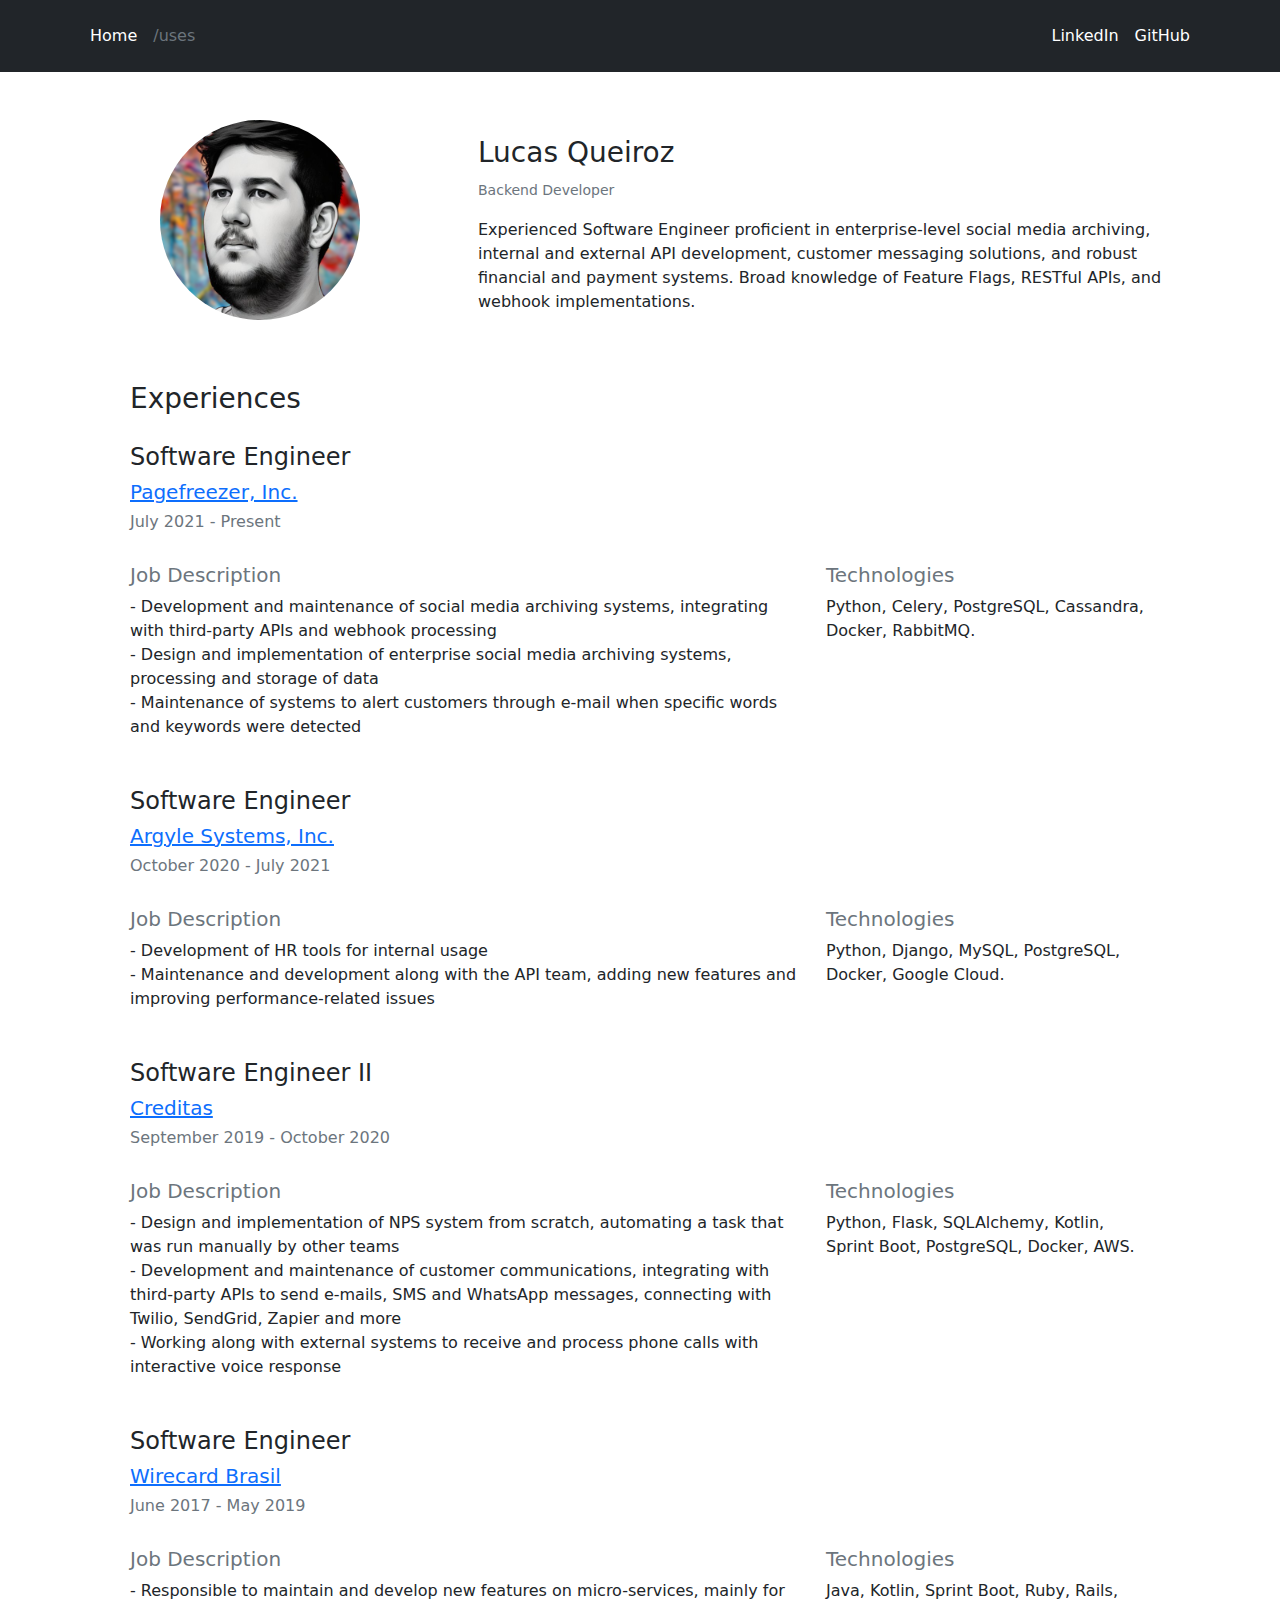
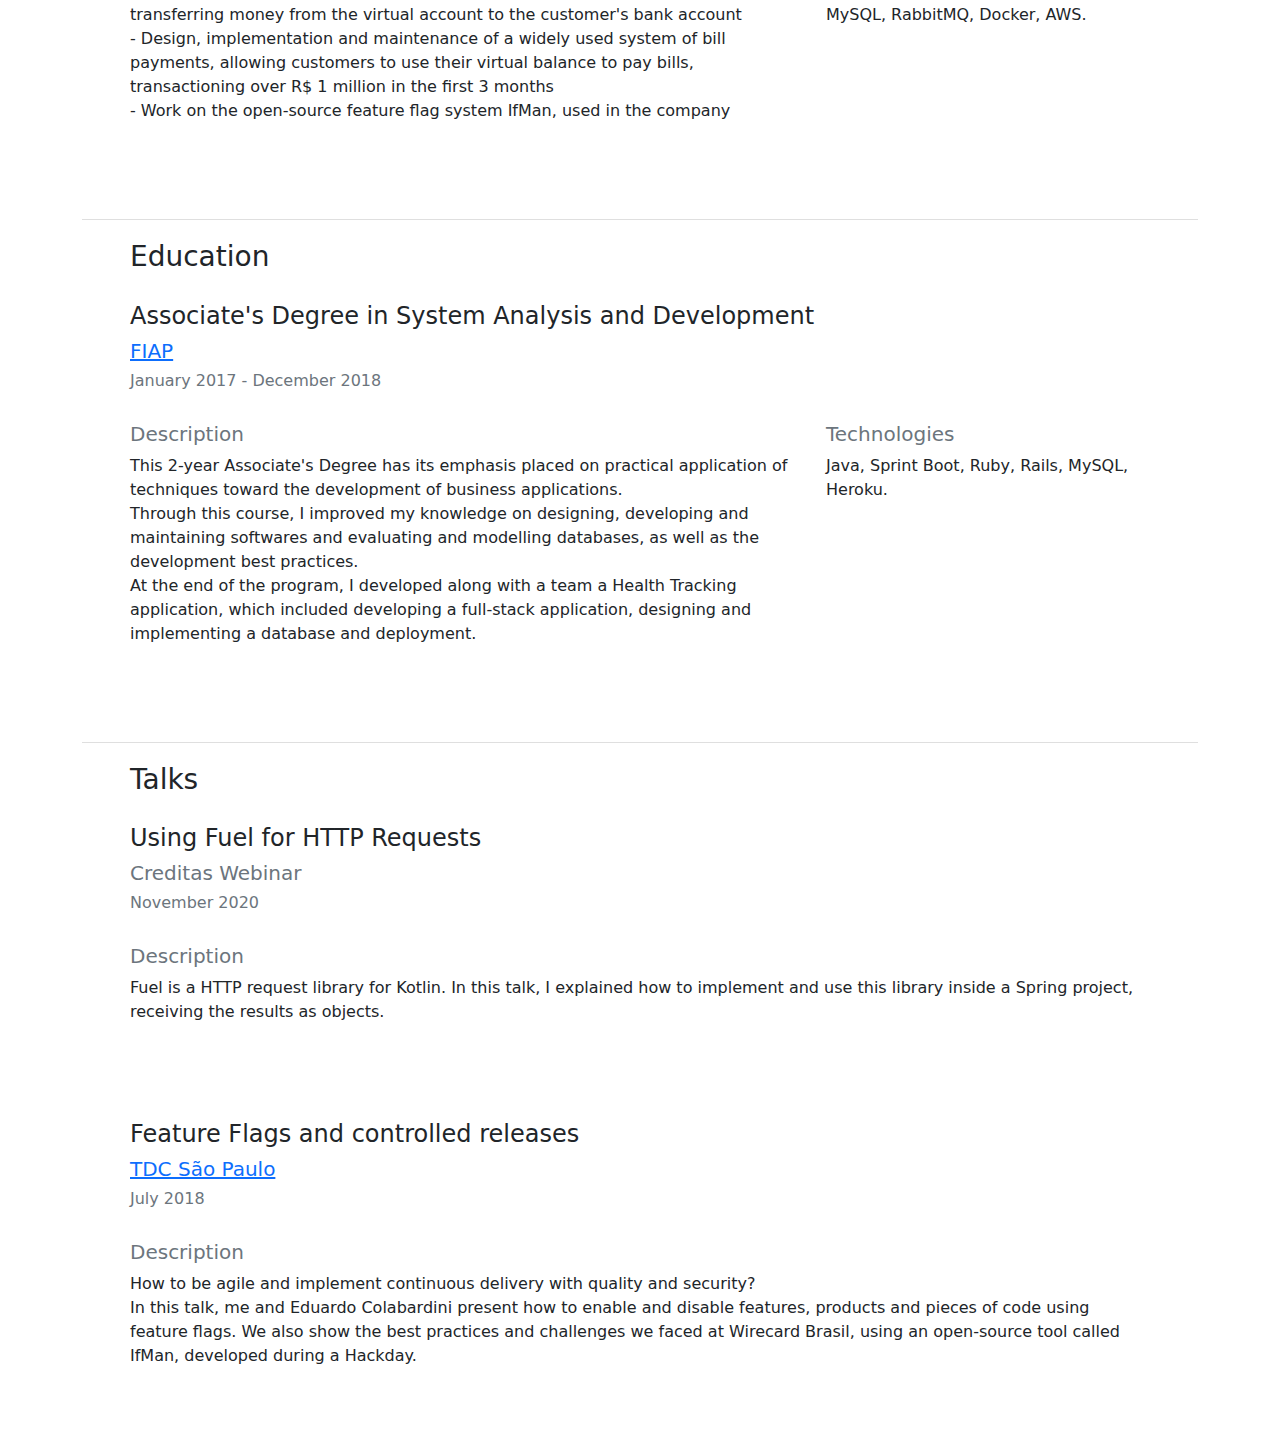
==== commit bd7b3ce4: "fix /uses and index formatting" ====
--- a/index.html
+++ b/index.html
@@ -2,272 +2,256 @@
 <!--[if lt IE 7]>      <html class="no-js lt-ie9 lt-ie8 lt-ie7"> <![endif]-->
 <!--[if IE 7]>         <html class="no-js lt-ie9 lt-ie8"> <![endif]-->
 <!--[if IE 8]>         <html lass="no-js lt-ie9"> <![endif]-->
-<!--[if gt IE 8]><!--> <html lang="en"> <!--<![endif]-->
-    <head>
-        <meta charset="utf-8">
-        <meta http-equiv="X-UA-Compatible" content="IE=edge">
-        <title>Lucas Queiroz | Backend Developer</title>
-        <meta name="description" content="I'm a backend developer, with experience on building, maintaining and updating
+<!--[if gt IE 8]><!-->
+<html lang="en"> <!--<![endif]-->
+
+<head>
+  <meta charset="utf-8">
+  <meta http-equiv="X-UA-Compatible" content="IE=edge">
+  <title>Lucas Queiroz | Backend Developer</title>
+  <meta name="description" content="I'm a backend developer, with experience on building, maintaining and updating
         RESTful APIs and integrations with third-party systems.">
-        <meta name="viewport" content="width=device-width, initial-scale=1">
-        <link rel="stylesheet" href="assets/css/bootstrap.min.css" />
-        <link rel="stylesheet" href="assets/css/fonts.css" />
-        <link rel="stylesheet" href="assets/css/main.css" />
-        <link rel="stylesheet" href="assets/css/icons.css" />
-        <link rel="icon" type="image/favicon" href="assets/images/favicon.png" />
-    </head>
-    <body>
-        <!--[if lt IE 7]>
-            <p class="browsehappy">You are using an <strong>outdated</strong> browser. Please <span>upgrade your browser</a> to improve your experience.</p>
-        <![endif]-->
-        <header class="navbar navbar-expand-md navbar-light bg-light">
-            <nav class="container-xxl flex-wrap flex-md-nowrap">
-                <a href="https://lucasqueiroz.dev" class="navbar-brand" aria-label="Home"><img src="assets/images/logo.svg" alt="Logo - LQ" /></a>
-                <button class="navbar-toggler" type="button" data-bs-toggle="collapse" data-bs-target="#navbarSupportedContent" aria-controls="navbarSupportedContent" aria-expanded="false" aria-label="Toggle navigation">
-                    <span class="navbar-toggler-icon"></span>
-                </button>
-                <div class="collapse navbar-collapse" id="navbarSupportedContent">
-                    <ul class="navbar-nav flex-row flex-wrap pt-2 py-md-0">
-                        <li class="nav-item">
-                            <a href="index.html" class="nav-link active">Home</a>
-                        </li>
-                        <li class="nav-item">
-                            <a href="uses.html" class="nav-link">/uses</a>
-                        </li>
-                    </ul>
-                    <hr class="d-md-none text-black-50" />
-                    <ul class="navbar-nav flex-row flex-wrap ms-md-auto">
-                        <li class="nav-item col-6 col-md-auto">
-                            <a href="https://linkedin.com/in/lucas-queiroz" class="nav-link">
-                                <i class="linkedin"></i>
-                                <small class="d-md-none ms-2">LinkedIn</small>
-                            </a>
-                        </li>
-                        <li class="nav-item col-6 col-md-auto">
-                            <a href="https://github.com/lucasqueiroz" class="nav-link">
-                                <i class="github"></i>
-                                <small class="d-md-none ms-2">GitHub</small>
-                            </a>
-                        </li>
-                    </ul>
-                </div>
-            </nav>
-        </header>
-        <div class="container bg-white py-8">
-            <div class="row py-5">
-                <div class="col-md-4 d-flex justify-content-center">
-                    <img src="assets/images/avatar.png" id="avatar" alt="Lucas Queiroz" height="200px" />
-                </div>
-                <div class="col-md-8">
-                    <div class="card-body">
-                        <h3 class="card-title">Lucas Queiroz</h3>
-                        <p class="card-text"><small class="text-muted">Backend Developer</small></p>
-                        <p class="card-text">
-                          Experienced Software Engineer proficient in enterprise-level social media archiving, internal and external API development, customer messaging solutions, and robust financial and payment systems. Broad knowledge of Feature Flags, RESTful APIs, and webhook implementations.</p>
-                    </div>
-                </div>
-            </div>
-            <hr class="text-black-50" />
-            <div class="row py-5 px-5">
-                <div class="col-md-auto">
-                    <h3 class="card-title">Experiences</h3>
-                </div>
-            </div>
-            <div class="content-card">
-              <div class="row py-3 px-5">
-                  <div class="col-md-auto">
-                      <h4 class="card-title">Software Engineer</h4>
-                      <h5 class="card-text text-muted"><a href="https://pagefreezer.com">Pagefreezer, Inc.</a></h5>
-                      <h6 class="card-text text-muted">July 2021 - Present</h6>
-                  </div>
-              </div>
-              <div class="row py-3 px-5">
-                  <div class="col-md-8">
-                      <h5 class="card-text text-muted">Job Description</h5>
-                      <p>
-                        - Development and maintenance of social media archiving systems, integrating with third-party APIs and webhook processing<br />
-                        - Design and implementation of enterprise social media archiving systems, processing and storage of data<br />
-                        - Maintenance of systems to alert customers through e-mail when specific words and keywords were detected
-                      </p>
-                  </div>
-                  <div class="col-md-4">
-                      <h5 class="card-text text-muted">Technologies</h5>
-                      <p>
-                        Python, Celery, PostgreSQL, Cassandra, Docker, RabbitMQ.
-                      </p>
-                  </div>
-              </div>
-            </div>
-            <div class="content-card">
-                <div class="row py-3 px-5">
-                    <div class="col-md-auto">
-                        <h4 class="card-title">Software Engineer</h4>
-                        <h5 class="card-text text-muted"><a href="https://argyle.com">Argyle Systems, Inc.</a></h5>
-                        <h6 class="card-text text-muted">October 2020 - July 2021</h6>
-                    </div>
-                </div>
-                <div class="row py-3 px-5">
-                    <div class="col-md-8">
-                        <h5 class="card-text text-muted">Job Description</h5>
-                        <p>
-                            - Development of HR tools for internal usage<br />
-                            - Maintenance and development along with the API team, adding new features and improving performance-related issues
-                        </p>
-                    </div>
-                    <div class="col-md-4">
-                        <h5 class="card-text text-muted">Technologies</h5>
-                        <p>
-                          Python, Django, MySQL, PostgreSQL, Docker, Google Cloud.
-                        </p>
-                    </div>
-                </div>
-            </div>
-            <div class="content-card">
-                <div class="row py-3 px-5">
-                    <div class="col-md-auto">
-                        <h4 class="card-title">Software Engineer II</h4>
-                        <h5 class="card-text text-muted"><a href="https://creditas.com.br">Creditas</a></h5>
-                        <h6 class="card-text text-muted">September 2019 - October 2020</h6>
-                    </div>
-                </div>
-                <div class="row py-3 px-5">
-                    <div class="col-md-8">
-                        <h5 class="card-text text-muted">Job Description</h5>
-                        <p>
-                            - Design and implementation of NPS system from scratch, automating a task that was run manually by other teams<br />
-                            - Development and maintenance of customer communications, integrating with third-party APIs to send e-mails, SMS and WhatsApp messages, connecting with Twilio, SendGrid, Zapier and more<br />
-                            - Working along with external systems to receive and process phone calls with interactive voice response
-                        </p>
-                    </div>
-                    <div class="col-md-4">
-                        <h5 class="card-text text-muted">Technologies</h5>
-                        <p>
-                          Python, Flask, SQLAlchemy, Kotlin, Sprint Boot, PostgreSQL, Docker, AWS.
-                        </p>
-                    </div>
-                </div>
-            </div>
-            <div class="content-card pb-5">
-                <div class="row py-3 px-5">
-                    <div class="col-md-auto">
-                        <h4 class="card-title">Software Engineer</h4>
-                        <h5 class="card-text text-muted"><a href="https://wirecard.com.br">Wirecard Brasil</a></h5>
-                        <h6 class="card-text text-muted">June 2017 - May 2019</h6>
-                    </div>
-                </div>
-                <div class="row py-3 px-5">
-                    <div class="col-md-8">
-                        <h5 class="card-text text-muted">Job Description</h5>
-                        <p>
-                            - Responsible to maintain and develop new features on micro-services, mainly for transferring money from the virtual account to the customer's bank account<br />
-                            - Design, implementation and maintenance of a widely used system of bill payments, allowing customers to use their virtual balance to pay bills, transactioning over R$ 1 million in the first 3 months<br />
-                            - Work on the open-source feature flag system IfMan, used in the company
-                        </p>
-                    </div>
-                    <div class="col-md-4">
-                        <h5 class="card-text text-muted">Technologies</h5>
-                        <p>
-                          Java, Kotlin, Sprint Boot, Ruby, Rails, MySQL, RabbitMQ, Docker, AWS.
-                        </p>
-                    </div>
-                </div>
-            </div>
-            <hr class="text-black-50" />
-            <div class="row py-5 px-5">
-                <div class="col-md-auto">
-                    <h3 class="card-title">Education</h3>
-                </div>
-            </div>
-            <!-- <div class="content-card pb-5">
-              <div class="row py-3 px-5">
-                  <div class="col-md-auto">
-                      <h4 class="card-title">MBA in Information Security</h4>
-                      <h5 class="card-text text-muted"><a href="https://descomplica.com.br">Descomplica</a></h5>
-                      <h6 class="card-text text-muted">March 2023 - March 2024</h6>
-                  </div>
-              </div>
-              <div class="row py-3 px-5">
-                  <div class="col-md-8">
-                      <h5 class="card-text text-muted">Description</h5>
-                      <p>
-                          1-year MBA focused on Information Security. Cybersecurity, Endpoint Security, Networking Essentials,
-                          Network Defense, Cyber Threat Management, CyberOps, Network Security, Cloud Security, IoT Security,
-                          Computer Security Incident Response Teams, Privacy and Data Protection, Data Mapping and Privacy Governance.
-                      </p>
-                  </div>
-              </div>
-            </div> -->
-            <div class="content-card pb-5">
-                <div class="row py-3 px-5">
-                    <div class="col-md-auto">
-                        <h4 class="card-title">Associate's Degree in System Analysis and Development</h4>
-                        <h5 class="card-text text-muted"><a href="https://fiap.com.br">FIAP</a></h5>
-                        <h6 class="card-text text-muted">January 2017 - December 2018</h6>
-                    </div>
-                </div>
-                <div class="row py-3 px-5">
-                    <div class="col-md-8">
-                        <h5 class="card-text text-muted">Description</h5>
-                        <p>
-                            This 2-year Associate's Degree has its emphasis placed on practical application of techniques
-                            toward the development of business applications.<br />
-                            Through this course, I improved my knowledge on designing, developing and maintaining softwares and evaluating
-                            and modelling databases, as well as the development best practices.<br />
-                            At the end of the program, I developed along with a team a Health Tracking application,
-                            which included developing a full-stack application, designing and implementing a database
-                            and deployment.
-                        </p>
-                    </div>
-                    <div class="col-md-4">
-                        <h5 class="card-text text-muted">Technologies</h5>
-                        <p>
-                          Java, Sprint Boot, Ruby, Rails, MySQL, Heroku.
-                        </p>
-                    </div>
-                </div>
-            </div>
-            <hr class="text-black-50" />
-            <div class="row py-5 px-5">
-                <div class="col-md-auto">
-                    <h3 class="card-title">Talks</h3>
-                </div>
-            </div>
-            <div class="content-card pb-5">
-                <div class="row py-3 px-5">
-                    <div class="col-md-auto">
-                        <h4 class="card-title">Using Fuel for HTTP Requests</h4>
-                        <h5 class="card-text text-muted">Creditas Webinar</h5>
-                        <h6 class="card-text text-muted">November 2020</h6>
-                    </div>
-                </div>
-                <div class="row py-3 px-5">
-                    <div class="col-md-auto">
-                        <h5 class="card-text text-muted">Description</h5>
-                        <p>
-                            Fuel is a HTTP request library for Kotlin. In this talk, I explained how to implement and use this library inside a Spring project, receiving the results as objects.
-                        </p>
-                    </div>
-                </div>
-            </div>
-            <div class="content-card pb-5">
-                <div class="row py-3 px-5">
-                    <div class="col-md-auto">
-                        <h4 class="card-title">Feature Flags and controlled releases</h4>
-                        <h5 class="card-text text-muted"><a href="https://thedevconf.com">TDC São Paulo</a></h5>
-                        <h6 class="card-text text-muted">July 2018</h6>
-                    </div>
-                </div>
-                <div class="row py-3 px-5">
-                    <div class="col-md-auto">
-                        <h5 class="card-text text-muted">Description</h5>
-                        <p>
-                            How to be agile and implement continuous delivery with quality and security?
-                            <br />In this talk, me and Eduardo Colabardini present how to enable and disable features, products and pieces of code using feature flags. We also show the best practices and challenges we faced at Wirecard Brasil, using an open-source tool called IfMan, developed during a Hackday.
-                        </p>
-                    </div>
-                </div>
-            </div>
-        </div>
-        <script src="assets/js/bootstrap.bundle.min.js" async></script>
-    </body>
+  <meta name="viewport" content="width=device-width, initial-scale=1">
+  <link rel="stylesheet" href="https://cdn.jsdelivr.net/npm/bootstrap-icons@1.11.3/font/bootstrap-icons.min.css">
+  <link rel="stylesheet" href="assets/css/bootstrap.min.css" />
+  <link rel="icon" type="image/favicon" href="assets/images/favicon.png" />
+</head>
+
+<body>
+  <header class="p-3 bg-dark text-white">
+    <div class="container">
+      <div class="d-flex flex-wrap align-items-center justify-content-center justify-content-lg-start">
+        <ul class="nav col-12 col-lg-auto me-lg-auto mb-2 justify-content-center mb-md-0">
+          <li>
+            <a href="index.html" class="nav-link px-2 text-white">Home</a>
+          </li>
+          <li>
+            <a href="uses.html" class="nav-link px-2 text-secondary">/uses</a>
+          </li>
+        </ul>
+        <div class="text-end">
+          <ul class="nav col-12 col-lg-auto me-lg-auto mb-2 justify-content-center mb-md-0">
+            <li>
+              <a href="https://linkedin.com/in/lucas-queiroz" class="nav-link px-2 text-white">LinkedIn</a>
+            </li>
+            <li>
+              <a href="https://github.com/lucasqueiroz" class="nav-link px-2 text-white">GitHub</a>
+            </li>
+          </ul>
+        </div>
+      </div>
+    </div>
+  </header>
+
+  <div class="container bg-white py-8">
+    <div class="row py-5 border-0">
+      <div class="col-md-4 d-flex justify-content-center">
+        <img src="assets/images/avatar.png" id="avatar" alt="Lucas Queiroz" class="rounded-circle" height="200px" />
+      </div>
+      <div class="col-md-8 border-0">
+        <div class="card-body">
+          <h3 class="card-title">Lucas Queiroz</h3>
+          <p class="card-text"><small class="text-muted">Backend Developer</small></p>
+          <p class="card-text">
+            Experienced Software Engineer proficient in enterprise-level social media archiving, internal and external
+            API development, customer messaging solutions, and robust financial and payment systems. Broad knowledge of
+            Feature Flags, RESTful APIs, and webhook implementations.</p>
+        </div>
+      </div>
+    </div>
+    <div class="row py-1 px-5">
+      <div class="col-md-auto">
+        <h3 class="card-title">Experiences</h3>
+      </div>
+    </div>
+    <div class="content-card">
+      <div class="row py-3 px-5">
+        <div class="col-md-auto">
+          <h4 class="card-title">Software Engineer</h4>
+          <h5 class="card-text text-muted"><a href="https://pagefreezer.com">Pagefreezer, Inc.</a></h5>
+          <h6 class="card-text text-muted">July 2021 - Present</h6>
+        </div>
+      </div>
+      <div class="row py-3 px-5">
+        <div class="col-md-8">
+          <h5 class="card-text text-muted">Job Description</h5>
+          <p>
+            - Development and maintenance of social media archiving systems, integrating with third-party APIs and
+            webhook processing<br />
+            - Design and implementation of enterprise social media archiving systems, processing and storage of
+            data<br />
+            - Maintenance of systems to alert customers through e-mail when specific words and keywords were detected
+          </p>
+        </div>
+        <div class="col-md-4">
+          <h5 class="card-text text-muted">Technologies</h5>
+          <p>
+            Python, Celery, PostgreSQL, Cassandra, Docker, RabbitMQ.
+          </p>
+        </div>
+      </div>
+    </div>
+    <div class="content-card">
+      <div class="row py-3 px-5">
+        <div class="col-md-auto">
+          <h4 class="card-title">Software Engineer</h4>
+          <h5 class="card-text text-muted"><a href="https://argyle.com">Argyle Systems, Inc.</a></h5>
+          <h6 class="card-text text-muted">October 2020 - July 2021</h6>
+        </div>
+      </div>
+      <div class="row py-3 px-5">
+        <div class="col-md-8">
+          <h5 class="card-text text-muted">Job Description</h5>
+          <p>
+            - Development of HR tools for internal usage<br />
+            - Maintenance and development along with the API team, adding new features and improving performance-related
+            issues
+          </p>
+        </div>
+        <div class="col-md-4">
+          <h5 class="card-text text-muted">Technologies</h5>
+          <p>
+            Python, Django, MySQL, PostgreSQL, Docker, Google Cloud.
+          </p>
+        </div>
+      </div>
+    </div>
+    <div class="content-card">
+      <div class="row py-3 px-5">
+        <div class="col-md-auto">
+          <h4 class="card-title">Software Engineer II</h4>
+          <h5 class="card-text text-muted"><a href="https://creditas.com.br">Creditas</a></h5>
+          <h6 class="card-text text-muted">September 2019 - October 2020</h6>
+        </div>
+      </div>
+      <div class="row py-3 px-5">
+        <div class="col-md-8">
+          <h5 class="card-text text-muted">Job Description</h5>
+          <p>
+            - Design and implementation of NPS system from scratch, automating a task that was run manually by other
+            teams<br />
+            - Development and maintenance of customer communications, integrating with third-party APIs to send e-mails,
+            SMS and WhatsApp messages, connecting with Twilio, SendGrid, Zapier and more<br />
+            - Working along with external systems to receive and process phone calls with interactive voice response
+          </p>
+        </div>
+        <div class="col-md-4">
+          <h5 class="card-text text-muted">Technologies</h5>
+          <p>
+            Python, Flask, SQLAlchemy, Kotlin, Sprint Boot, PostgreSQL, Docker, AWS.
+          </p>
+        </div>
+      </div>
+    </div>
+    <div class="content-card pb-5">
+      <div class="row py-3 px-5">
+        <div class="col-md-auto">
+          <h4 class="card-title">Software Engineer</h4>
+          <h5 class="card-text text-muted"><a href="https://wirecard.com.br">Wirecard Brasil</a></h5>
+          <h6 class="card-text text-muted">June 2017 - May 2019</h6>
+        </div>
+      </div>
+      <div class="row py-3 px-5">
+        <div class="col-md-8">
+          <h5 class="card-text text-muted">Job Description</h5>
+          <p>
+            - Responsible to maintain and develop new features on micro-services, mainly for transferring money from the
+            virtual account to the customer's bank account<br />
+            - Design, implementation and maintenance of a widely used system of bill payments, allowing customers to use
+            their virtual balance to pay bills, transactioning over R$ 1 million in the first 3 months<br />
+            - Work on the open-source feature flag system IfMan, used in the company
+          </p>
+        </div>
+        <div class="col-md-4">
+          <h5 class="card-text text-muted">Technologies</h5>
+          <p>
+            Java, Kotlin, Sprint Boot, Ruby, Rails, MySQL, RabbitMQ, Docker, AWS.
+          </p>
+        </div>
+      </div>
+    </div>
+    <hr class="text-black-50" />
+    <div class="row py-1 px-5">
+      <div class="col-md-auto">
+        <h3 class="card-title">Education</h3>
+      </div>
+    </div>
+    <div class="content-card pb-5">
+      <div class="row py-3 px-5">
+        <div class="col-md-auto">
+          <h4 class="card-title">Associate's Degree in System Analysis and Development</h4>
+          <h5 class="card-text text-muted"><a href="https://fiap.com.br">FIAP</a></h5>
+          <h6 class="card-text text-muted">January 2017 - December 2018</h6>
+        </div>
+      </div>
+      <div class="row py-3 px-5">
+        <div class="col-md-8">
+          <h5 class="card-text text-muted">Description</h5>
+          <p>
+            This 2-year Associate's Degree has its emphasis placed on practical application of techniques
+            toward the development of business applications.<br />
+            Through this course, I improved my knowledge on designing, developing and maintaining softwares and
+            evaluating
+            and modelling databases, as well as the development best practices.<br />
+            At the end of the program, I developed along with a team a Health Tracking application,
+            which included developing a full-stack application, designing and implementing a database
+            and deployment.
+          </p>
+        </div>
+        <div class="col-md-4">
+          <h5 class="card-text text-muted">Technologies</h5>
+          <p>
+            Java, Sprint Boot, Ruby, Rails, MySQL, Heroku.
+          </p>
+        </div>
+      </div>
+    </div>
+    <hr class="text-black-50" />
+    <div class="row py-1 px-5">
+      <div class="col-md-auto">
+        <h3 class="card-title">Talks</h3>
+      </div>
+    </div>
+    <div class="content-card pb-5">
+      <div class="row py-3 px-5">
+        <div class="col-md-auto">
+          <h4 class="card-title">Using Fuel for HTTP Requests</h4>
+          <h5 class="card-text text-muted">Creditas Webinar</h5>
+          <h6 class="card-text text-muted">November 2020</h6>
+        </div>
+      </div>
+      <div class="row py-3 px-5">
+        <div class="col-md-auto">
+          <h5 class="card-text text-muted">Description</h5>
+          <p>
+            Fuel is a HTTP request library for Kotlin. In this talk, I explained how to implement and use this library
+            inside a Spring project, receiving the results as objects.
+          </p>
+        </div>
+      </div>
+    </div>
+    <div class="content-card pb-5">
+      <div class="row py-3 px-5">
+        <div class="col-md-auto">
+          <h4 class="card-title">Feature Flags and controlled releases</h4>
+          <h5 class="card-text text-muted"><a href="https://thedevconf.com">TDC São Paulo</a></h5>
+          <h6 class="card-text text-muted">July 2018</h6>
+        </div>
+      </div>
+      <div class="row py-3 px-5">
+        <div class="col-md-auto">
+          <h5 class="card-text text-muted">Description</h5>
+          <p>
+            How to be agile and implement continuous delivery with quality and security?
+            <br />In this talk, me and Eduardo Colabardini present how to enable and disable features, products and
+            pieces of code using feature flags. We also show the best practices and challenges we faced at Wirecard
+            Brasil, using an open-source tool called IfMan, developed during a Hackday.
+          </p>
+        </div>
+      </div>
+    </div>
+  </div>
+  <script src="assets/js/bootstrap.bundle.min.js" async></script>
+</body>
+
 </html>
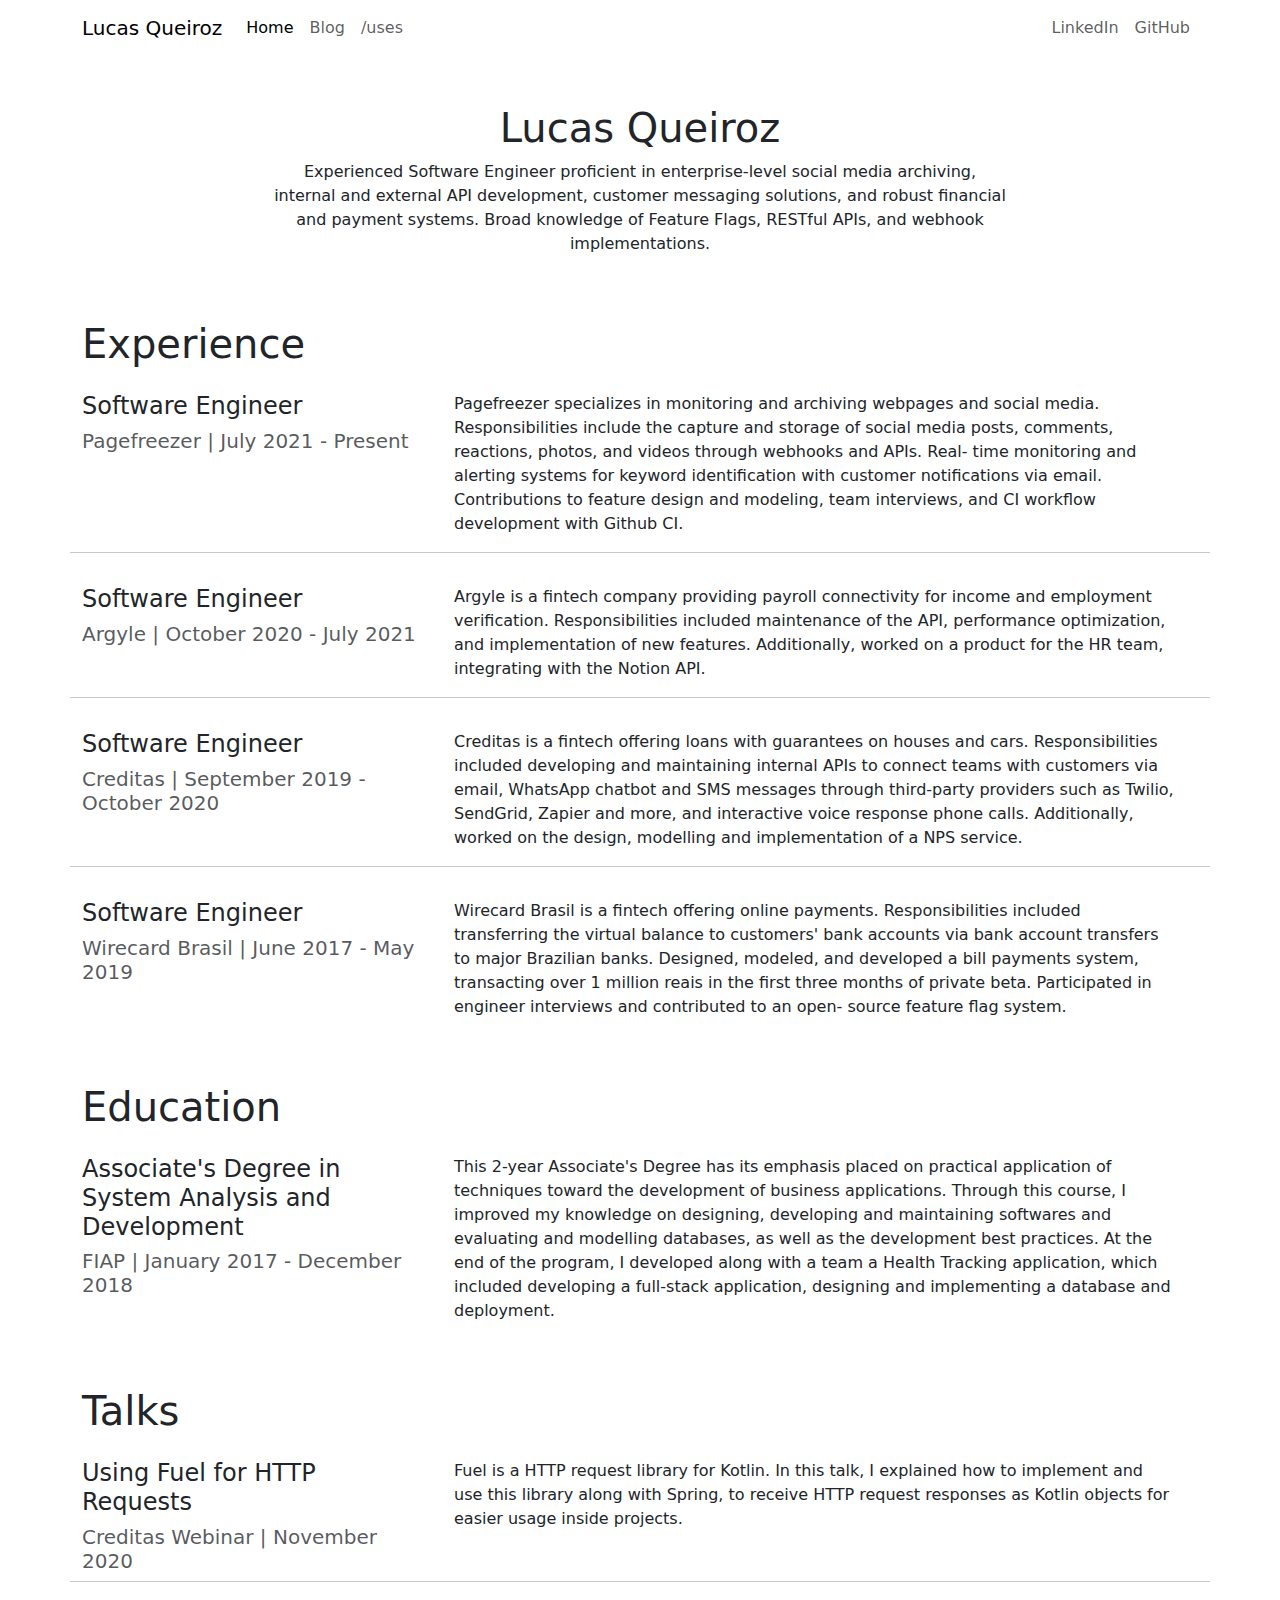
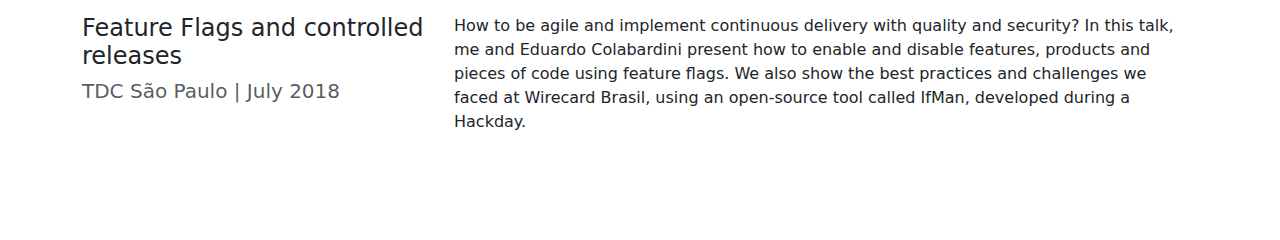
==== commit 0fa277ec: "update index" ====
--- a/index.html
+++ b/index.html
@@ -8,250 +8,202 @@
 <head>
   <meta charset="utf-8">
   <meta http-equiv="X-UA-Compatible" content="IE=edge">
-  <title>Lucas Queiroz | Backend Developer</title>
-  <meta name="description" content="I'm a backend developer, with experience on building, maintaining and updating
-        RESTful APIs and integrations with third-party systems.">
+  <title>Lucas Queiroz | Software Engineer</title>
+  <meta name="description" content="Experienced Software Engineer proficient in enterprise-level social media
+  archiving, internal and external API development, customer messaging
+  solutions, and robust financial and payment systems. Broad knowledge of
+  Feature Flags, RESTful APIs, and webhook implementations.">
   <meta name="viewport" content="width=device-width, initial-scale=1">
   <link rel="stylesheet" href="https://cdn.jsdelivr.net/npm/bootstrap-icons@1.11.3/font/bootstrap-icons.min.css">
   <link rel="stylesheet" href="assets/css/bootstrap.min.css" />
-  <link rel="icon" type="image/favicon" href="assets/images/favicon.png" />
+  <link rel="icon" type="image/png" href="assets/images/avatar.png" />
 </head>
 
 <body>
-  <header class="p-3 bg-dark text-white">
+  <header>
+    <nav class="navbar navbar-expand-lg">
+      <div class="container">
+        <a class="navbar-brand" href="index.html">Lucas Queiroz</a>
+        <button class="navbar-toggler" type="button" data-bs-toggle="collapse" data-bs-target="#navbarItems"
+          aria-controls="navbarItems" aria-expanded="false" aria-lable="Toggle menu"></button>
+        <div class="collapse navbar-collapse" id="navbarItems">
+          <ul class="navbar-nav me-auto mb-2 mb-lg-0">
+            <li class="nav-item"><a href="index.html" class="nav-link active">Home</a></li>
+            <li class="nav-item"><a href="blog.html" class="nav-link">Blog</a></li>
+            <li class="nav-item"><a href="uses.html" class="nav-link">/uses</a></li>
+          </ul>
+          <ul class="navbar-nav ms-auto mb-2 mb-lg-0">
+            <li class="nav-item"><a href="https://linkedin.com/in/lucas-queiroz" class="nav-link">LinkedIn</a></li>
+            <li class="nav-item"><a href="https://github.com/lucasqueiroz" class="nav-link">GitHub</a></li>
+          </ul>
+        </div>
+      </div>
+    </nav>
+  </header>
+  <main>
     <div class="container">
-      <div class="d-flex flex-wrap align-items-center justify-content-center justify-content-lg-start">
-        <ul class="nav col-12 col-lg-auto me-lg-auto mb-2 justify-content-center mb-md-0">
-          <li>
-            <a href="index.html" class="nav-link px-2 text-white">Home</a>
-          </li>
-          <li>
-            <a href="uses.html" class="nav-link px-2 text-secondary">/uses</a>
-          </li>
-        </ul>
-        <div class="text-end">
-          <ul class="nav col-12 col-lg-auto me-lg-auto mb-2 justify-content-center mb-md-0">
-            <li>
-              <a href="https://linkedin.com/in/lucas-queiroz" class="nav-link px-2 text-white">LinkedIn</a>
-            </li>
-            <li>
-              <a href="https://github.com/lucasqueiroz" class="nav-link px-2 text-white">GitHub</a>
-            </li>
-          </ul>
+      <div class="row mt-5 justify-content-center align-items-center" id="about">
+        <div class="col-8 text-center">
+          <h1>Lucas Queiroz</h1>
+          <p>
+            Experienced Software Engineer proficient in enterprise-level social media
+            archiving, internal and external API development, customer messaging
+            solutions, and robust financial and payment systems. Broad knowledge of
+            Feature Flags, RESTful APIs, and webhook implementations.
+          </p>
+        </div>
+      </div>
+
+      <div class="row mt-5" id="experience">
+        <div class="row">
+          <div class="col-12">
+            <h1>Experience</h1>
+          </div>
+        </div>
+
+        <div class="row mt-3" id="pagefreezer">
+          <div class="col-4">
+            <h4>Software Engineer</h4>
+            <h5 class="text-muted">Pagefreezer | July 2021 - Present</h5>
+          </div>
+          <div class="col-8">
+            <p>
+              Pagefreezer specializes in monitoring and archiving webpages and social
+              media. Responsibilities include the capture and storage of social media posts,
+              comments, reactions, photos, and videos through webhooks and APIs. Real-
+              time monitoring and alerting systems for keyword identification with customer
+              notifications via email. Contributions to feature design and modeling, team
+              interviews, and CI workflow development with Github CI.
+            </p>
+          </div>
+        </div>
+
+        <hr />
+
+        <div class="row mt-3" id="argyle">
+          <div class="col-4">
+            <h4>Software Engineer</h4>
+            <h5 class="text-muted">Argyle | October 2020 - July 2021</h5>
+          </div>
+          <div class="col-8">
+            <p>
+              Argyle is a fintech company providing payroll connectivity for income and
+              employment verification. Responsibilities included maintenance of the API,
+              performance optimization, and implementation of new features. Additionally,
+              worked on a product for the HR team, integrating with the Notion API.
+            </p>
+          </div>
+        </div>
+
+        <hr />
+
+        <div class="row mt-3" id="creditas">
+          <div class="col-4">
+            <h4>Software Engineer</h4>
+            <h5 class="text-muted">Creditas | September 2019 - October 2020</h5>
+          </div>
+          <div class="col-8">
+            <p>
+              Creditas is a fintech offering loans with guarantees on houses and cars.
+              Responsibilities included developing and maintaining internal APIs to connect
+              teams with customers via email, WhatsApp chatbot and SMS messages
+              through third-party providers such as Twilio, SendGrid, Zapier and more, and
+              interactive voice response phone calls. Additionally, worked on the design,
+              modelling and implementation of a NPS service.
+            </p>
+          </div>
+        </div>
+
+        <hr />
+
+        <div class="row mt-3" id="wirecardbrasil">
+          <div class="col-4">
+            <h4>Software Engineer</h4>
+            <h5 class="text-muted">Wirecard Brasil | June 2017 - May 2019</h5>
+          </div>
+          <div class="col-8">
+            <p>
+              Wirecard Brasil is a fintech offering online payments. Responsibilities included
+              transferring the virtual balance to customers' bank accounts via bank account
+              transfers to major Brazilian banks. Designed, modeled, and developed a bill
+              payments system, transacting over 1 million reais in the first three months of
+              private beta. Participated in engineer interviews and contributed to an open-
+              source feature flag system.
+            </p>
+          </div>
+        </div>
+      </div>
+
+      <div class="row mt-5" id="education">
+        <div class="row">
+          <div class="col-12">
+            <h1>Education</h1>
+          </div>
+        </div>
+
+        <div class="row mt-3" id="fiap">
+          <div class="col-4">
+            <h4>Associate's Degree in System Analysis and Development</h4>
+            <h5 class="text-muted">FIAP | January 2017 - December 2018</h5>
+          </div>
+          <div class="col-8">
+            <p>
+              This 2-year Associate's Degree has its emphasis placed on practical
+              application of techniques toward the development of business applications.
+              Through this course, I improved my knowledge on designing, developing and
+              maintaining softwares and evaluating and modelling databases, as well as the
+              development best practices. At the end of the program, I developed along with
+              a team a Health Tracking application, which included developing a full-stack
+              application, designing and implementing a database and deployment.
+            </p>
+          </div>
+        </div>
+      </div>
+
+      <div class="row mt-5" id="talks">
+        <div class="row">
+          <div class="col-12">
+            <h1>Talks</h1>
+          </div>
+        </div>
+
+        <div class="row mt-3" id="fuel">
+          <div class="col-4">
+            <h4>Using Fuel for HTTP Requests</h4>
+            <h5 class="text-muted">Creditas Webinar | November 2020</h5>
+          </div>
+          <div class="col-8">
+            <p>
+              Fuel is a HTTP request library for Kotlin. In this talk, I explained how to implement and use
+              this library along with Spring, to receive HTTP request responses as Kotlin objects for easier
+              usage inside projects.
+            </p>
+          </div>
+        </div>
+
+        <hr />
+
+        <div class="row mt-3" id="feature-flags">
+          <div class="col-4">
+            <h4>Feature Flags and controlled releases</h4>
+            <h5 class="text-muted">TDC São Paulo | July 2018</h5>
+          </div>
+          <div class="col-8">
+            <p>
+              How to be agile and implement continuous delivery with quality and security?
+              In this talk, me and Eduardo Colabardini present how to enable and disable features, products and pieces
+              of code using feature flags. We also show the best practices and challenges we faced at Wirecard Brasil,
+              using an open-source tool called IfMan, developed during a Hackday.
+            </p>
+          </div>
         </div>
       </div>
     </div>
-  </header>
-
-  <div class="container bg-white py-8">
-    <div class="row py-5 border-0">
-      <div class="col-md-4 d-flex justify-content-center">
-        <img src="assets/images/avatar.png" id="avatar" alt="Lucas Queiroz" class="rounded-circle" height="200px" />
-      </div>
-      <div class="col-md-8 border-0">
-        <div class="card-body">
-          <h3 class="card-title">Lucas Queiroz</h3>
-          <p class="card-text"><small class="text-muted">Backend Developer</small></p>
-          <p class="card-text">
-            Experienced Software Engineer proficient in enterprise-level social media archiving, internal and external
-            API development, customer messaging solutions, and robust financial and payment systems. Broad knowledge of
-            Feature Flags, RESTful APIs, and webhook implementations.</p>
-        </div>
-      </div>
-    </div>
-    <div class="row py-1 px-5">
-      <div class="col-md-auto">
-        <h3 class="card-title">Experiences</h3>
-      </div>
-    </div>
-    <div class="content-card">
-      <div class="row py-3 px-5">
-        <div class="col-md-auto">
-          <h4 class="card-title">Software Engineer</h4>
-          <h5 class="card-text text-muted"><a href="https://pagefreezer.com">Pagefreezer, Inc.</a></h5>
-          <h6 class="card-text text-muted">July 2021 - Present</h6>
-        </div>
-      </div>
-      <div class="row py-3 px-5">
-        <div class="col-md-8">
-          <h5 class="card-text text-muted">Job Description</h5>
-          <p>
-            - Development and maintenance of social media archiving systems, integrating with third-party APIs and
-            webhook processing<br />
-            - Design and implementation of enterprise social media archiving systems, processing and storage of
-            data<br />
-            - Maintenance of systems to alert customers through e-mail when specific words and keywords were detected
-          </p>
-        </div>
-        <div class="col-md-4">
-          <h5 class="card-text text-muted">Technologies</h5>
-          <p>
-            Python, Celery, PostgreSQL, Cassandra, Docker, RabbitMQ.
-          </p>
-        </div>
-      </div>
-    </div>
-    <div class="content-card">
-      <div class="row py-3 px-5">
-        <div class="col-md-auto">
-          <h4 class="card-title">Software Engineer</h4>
-          <h5 class="card-text text-muted"><a href="https://argyle.com">Argyle Systems, Inc.</a></h5>
-          <h6 class="card-text text-muted">October 2020 - July 2021</h6>
-        </div>
-      </div>
-      <div class="row py-3 px-5">
-        <div class="col-md-8">
-          <h5 class="card-text text-muted">Job Description</h5>
-          <p>
-            - Development of HR tools for internal usage<br />
-            - Maintenance and development along with the API team, adding new features and improving performance-related
-            issues
-          </p>
-        </div>
-        <div class="col-md-4">
-          <h5 class="card-text text-muted">Technologies</h5>
-          <p>
-            Python, Django, MySQL, PostgreSQL, Docker, Google Cloud.
-          </p>
-        </div>
-      </div>
-    </div>
-    <div class="content-card">
-      <div class="row py-3 px-5">
-        <div class="col-md-auto">
-          <h4 class="card-title">Software Engineer II</h4>
-          <h5 class="card-text text-muted"><a href="https://creditas.com.br">Creditas</a></h5>
-          <h6 class="card-text text-muted">September 2019 - October 2020</h6>
-        </div>
-      </div>
-      <div class="row py-3 px-5">
-        <div class="col-md-8">
-          <h5 class="card-text text-muted">Job Description</h5>
-          <p>
-            - Design and implementation of NPS system from scratch, automating a task that was run manually by other
-            teams<br />
-            - Development and maintenance of customer communications, integrating with third-party APIs to send e-mails,
-            SMS and WhatsApp messages, connecting with Twilio, SendGrid, Zapier and more<br />
-            - Working along with external systems to receive and process phone calls with interactive voice response
-          </p>
-        </div>
-        <div class="col-md-4">
-          <h5 class="card-text text-muted">Technologies</h5>
-          <p>
-            Python, Flask, SQLAlchemy, Kotlin, Sprint Boot, PostgreSQL, Docker, AWS.
-          </p>
-        </div>
-      </div>
-    </div>
-    <div class="content-card pb-5">
-      <div class="row py-3 px-5">
-        <div class="col-md-auto">
-          <h4 class="card-title">Software Engineer</h4>
-          <h5 class="card-text text-muted"><a href="https://wirecard.com.br">Wirecard Brasil</a></h5>
-          <h6 class="card-text text-muted">June 2017 - May 2019</h6>
-        </div>
-      </div>
-      <div class="row py-3 px-5">
-        <div class="col-md-8">
-          <h5 class="card-text text-muted">Job Description</h5>
-          <p>
-            - Responsible to maintain and develop new features on micro-services, mainly for transferring money from the
-            virtual account to the customer's bank account<br />
-            - Design, implementation and maintenance of a widely used system of bill payments, allowing customers to use
-            their virtual balance to pay bills, transactioning over R$ 1 million in the first 3 months<br />
-            - Work on the open-source feature flag system IfMan, used in the company
-          </p>
-        </div>
-        <div class="col-md-4">
-          <h5 class="card-text text-muted">Technologies</h5>
-          <p>
-            Java, Kotlin, Sprint Boot, Ruby, Rails, MySQL, RabbitMQ, Docker, AWS.
-          </p>
-        </div>
-      </div>
-    </div>
-    <hr class="text-black-50" />
-    <div class="row py-1 px-5">
-      <div class="col-md-auto">
-        <h3 class="card-title">Education</h3>
-      </div>
-    </div>
-    <div class="content-card pb-5">
-      <div class="row py-3 px-5">
-        <div class="col-md-auto">
-          <h4 class="card-title">Associate's Degree in System Analysis and Development</h4>
-          <h5 class="card-text text-muted"><a href="https://fiap.com.br">FIAP</a></h5>
-          <h6 class="card-text text-muted">January 2017 - December 2018</h6>
-        </div>
-      </div>
-      <div class="row py-3 px-5">
-        <div class="col-md-8">
-          <h5 class="card-text text-muted">Description</h5>
-          <p>
-            This 2-year Associate's Degree has its emphasis placed on practical application of techniques
-            toward the development of business applications.<br />
-            Through this course, I improved my knowledge on designing, developing and maintaining softwares and
-            evaluating
-            and modelling databases, as well as the development best practices.<br />
-            At the end of the program, I developed along with a team a Health Tracking application,
-            which included developing a full-stack application, designing and implementing a database
-            and deployment.
-          </p>
-        </div>
-        <div class="col-md-4">
-          <h5 class="card-text text-muted">Technologies</h5>
-          <p>
-            Java, Sprint Boot, Ruby, Rails, MySQL, Heroku.
-          </p>
-        </div>
-      </div>
-    </div>
-    <hr class="text-black-50" />
-    <div class="row py-1 px-5">
-      <div class="col-md-auto">
-        <h3 class="card-title">Talks</h3>
-      </div>
-    </div>
-    <div class="content-card pb-5">
-      <div class="row py-3 px-5">
-        <div class="col-md-auto">
-          <h4 class="card-title">Using Fuel for HTTP Requests</h4>
-          <h5 class="card-text text-muted">Creditas Webinar</h5>
-          <h6 class="card-text text-muted">November 2020</h6>
-        </div>
-      </div>
-      <div class="row py-3 px-5">
-        <div class="col-md-auto">
-          <h5 class="card-text text-muted">Description</h5>
-          <p>
-            Fuel is a HTTP request library for Kotlin. In this talk, I explained how to implement and use this library
-            inside a Spring project, receiving the results as objects.
-          </p>
-        </div>
-      </div>
-    </div>
-    <div class="content-card pb-5">
-      <div class="row py-3 px-5">
-        <div class="col-md-auto">
-          <h4 class="card-title">Feature Flags and controlled releases</h4>
-          <h5 class="card-text text-muted"><a href="https://thedevconf.com">TDC São Paulo</a></h5>
-          <h6 class="card-text text-muted">July 2018</h6>
-        </div>
-      </div>
-      <div class="row py-3 px-5">
-        <div class="col-md-auto">
-          <h5 class="card-text text-muted">Description</h5>
-          <p>
-            How to be agile and implement continuous delivery with quality and security?
-            <br />In this talk, me and Eduardo Colabardini present how to enable and disable features, products and
-            pieces of code using feature flags. We also show the best practices and challenges we faced at Wirecard
-            Brasil, using an open-source tool called IfMan, developed during a Hackday.
-          </p>
-        </div>
-      </div>
-    </div>
-  </div>
-  <script src="assets/js/bootstrap.bundle.min.js" async></script>
+  </main>
+  <footer style="height: 10vh;">
+
+  </footer>
+  <script src="assets/js/bootstrap.bundle.min.js"></script>
 </body>
 
 </html>
